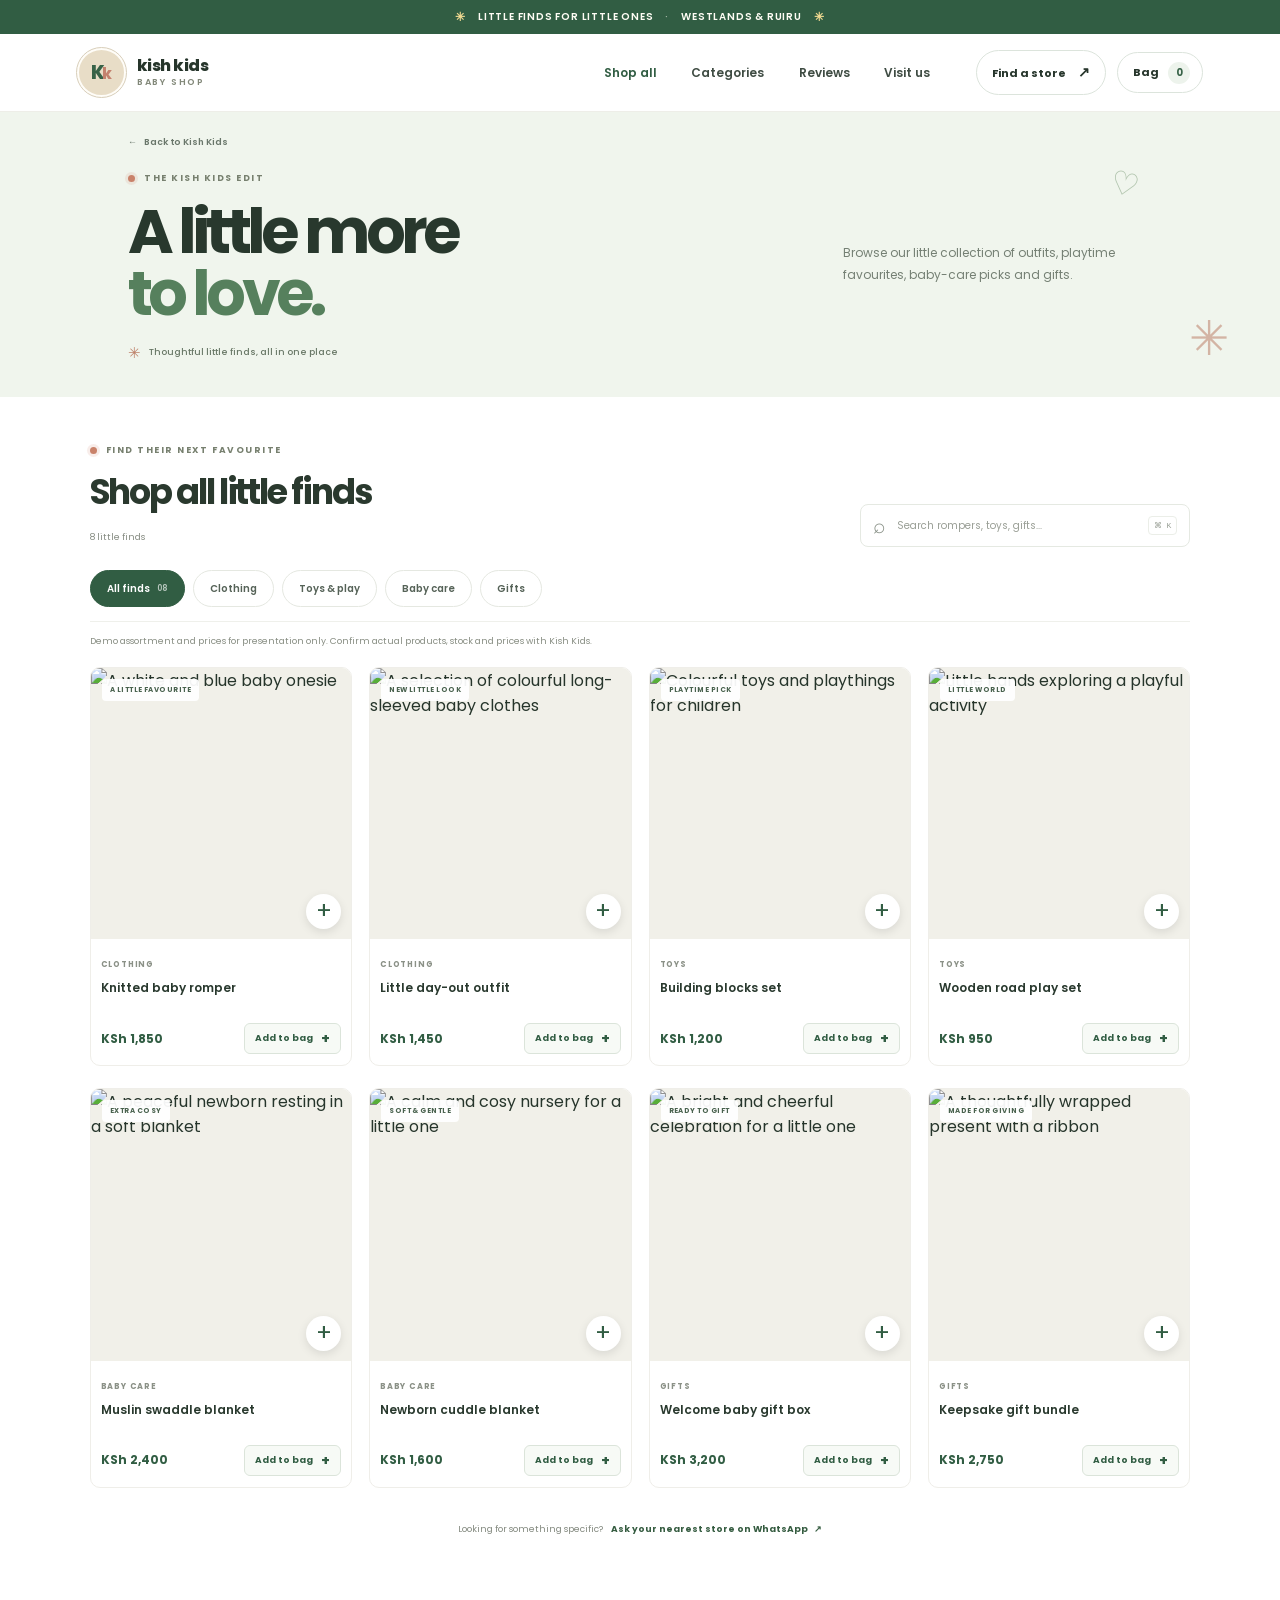
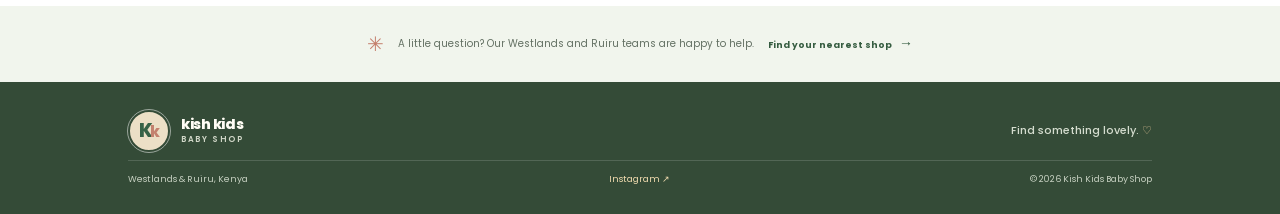
==== shop.html @ f2efd890 "Initial commit" ====
<!doctype html>
<html lang="en">
  <head>
    <meta charset="UTF-8" />
    <meta name="viewport" content="width=device-width, initial-scale=1.0" />
    <meta name="theme-color" content="#fcfaf6" />
    <meta name="description" content="Browse the Kish Kids Baby Shop demo catalog: little outfits, toys, baby-care finds and gifts." />
    <title>Shop All Little Finds — Kish Kids Baby Shop</title>
    <link rel="preconnect" href="https://fonts.googleapis.com" />
    <link rel="preconnect" href="https://fonts.gstatic.com" crossorigin />
    <link href="https://fonts.googleapis.com/css2?family=Poppins:wght@400;500;600;700;800&display=swap" rel="stylesheet" />
    <link rel="stylesheet" href="styles.css" />
  </head>
  <body class="full-shop-page">
    <div class="announcement-bar"><span class="announcement-sparkle" aria-hidden="true">✳</span> LITTLE FINDS FOR LITTLE ONES <span class="announcement-divider">·</span> WESTLANDS &amp; RUIRU <span class="announcement-sparkle" aria-hidden="true">✳</span></div>
    <header class="site-header">
      <a class="brand" href="index.html" aria-label="Kish Kids home"><span class="brand-mark" aria-hidden="true"><span class="brand-monogram">K<span>k</span></span></span><span class="brand-name">kish kids<span>baby shop</span></span></a>
      <button class="menu-toggle" type="button" aria-label="Open navigation" aria-expanded="false"><span></span><span></span></button>
      <nav class="main-nav" aria-label="Main navigation"><a class="shop-nav-current" href="shop.html" aria-current="page">Shop all</a><a href="index.html#collections">Categories</a><a href="index.html#reviews">Reviews</a><a href="index.html#visit">Visit us</a></nav>
      <div class="header-actions"><a class="header-cta" href="index.html#visit">Find a store <span aria-hidden="true">↗</span></a><button class="cart-trigger" type="button" aria-label="Open shopping bag">Bag <span class="cart-count" aria-live="polite">0</span></button></div>
    </header>
    <main>
      <section class="catalog-intro"><a class="catalog-back" href="index.html">← <span>Back to Kish Kids</span></a><div class="eyebrow"><span class="eyebrow-dot"></span> THE KISH KIDS EDIT</div><h1>A little more<br /><span>to love.</span></h1><p>Browse our little collection of outfits, playtime favourites, baby-care picks and gifts.</p><div class="catalog-promise"><span>✳</span> Thoughtful little finds, all in one place</div><div class="catalog-decoration catalog-decoration-one">♡</div><div class="catalog-decoration catalog-decoration-two">✳</div></section>
      <section class="catalog-section" id="catalog">
        <div class="catalog-toolbar"><div><span class="eyebrow"><span class="eyebrow-dot"></span> FIND THEIR NEXT FAVOURITE</span><h2>Shop all little finds</h2><span class="catalog-result-count" aria-live="polite"></span></div><label class="catalog-search"><span aria-hidden="true">⌕</span><input type="search" id="product-search" placeholder="Search rompers, toys, gifts..." aria-label="Search products" /><kbd>⌘ K</kbd></label></div>
        <div class="catalog-filters" role="group" aria-label="Filter products by category"><button class="category-tab is-active" type="button" data-category="all" aria-pressed="true">All finds <span>08</span></button><button class="category-tab" type="button" data-category="clothing" aria-pressed="false">Clothing</button><button class="category-tab" type="button" data-category="toys" aria-pressed="false">Toys &amp; play</button><button class="category-tab" type="button" data-category="care" aria-pressed="false">Baby care</button><button class="category-tab" type="button" data-category="gifts" aria-pressed="false">Gifts</button></div>
        <p class="catalog-demo-note">Demo assortment and prices for presentation only. Confirm actual products, stock and prices with Kish Kids.</p>
        <div class="product-grid catalog-product-grid" id="product-grid" aria-live="polite"></div>
        <div class="catalog-empty" hidden><span>♡</span><h3>No little finds match that search.</h3><p>Try another name or choose a different category.</p><button class="catalog-reset" type="button">Clear filters</button></div>
        <div class="catalog-help"><span>Looking for something specific?</span><a href="index.html#visit">Ask your nearest store on WhatsApp <b>↗</b></a></div>
      </section>
      <section class="catalog-footer-prompt"><span class="catalog-footer-flower">✳</span><p>A little question? Our Westlands and Ruiru teams are happy to help.</p><a href="index.html#visit">Find your nearest shop <span>→</span></a></section>
    </main>
    <div class="cart-overlay" hidden></div>
    <aside class="cart-drawer" role="dialog" aria-modal="true" aria-labelledby="cart-title" aria-hidden="true"><div class="cart-header"><div><span class="eyebrow">YOUR LITTLE FINDS</span><h2 id="cart-title">Shopping bag <span class="cart-count">0</span></h2></div><button class="cart-close" type="button" aria-label="Close shopping bag">×</button></div><div class="cart-items"></div><div class="cart-empty"><span aria-hidden="true">♡</span><h3>Your bag is waiting</h3><p>Find something lovely for your little one.</p><button class="button button-dark continue-shopping" type="button">Keep browsing</button></div><div class="cart-footer" hidden><div class="cart-subtotal"><span>Subtotal</span><strong></strong></div><p>Demo price only. Store will confirm availability, delivery and final total.</p><label for="checkout-store">Choose a store</label><select id="checkout-store"><option value="westlands">Westlands · Ambience Mall</option><option value="ruiru">Ruiru · Gichero Mall</option></select><button class="button button-dark checkout-button" type="button">Continue on WhatsApp <span>↗</span></button></div></aside>
    <footer class="site-footer"><a class="brand footer-brand" href="index.html"><span class="brand-mark" aria-hidden="true"><span class="brand-monogram">K<span>k</span></span></span><span class="brand-name">kish kids<span>baby shop</span></span></a><p>Find something lovely. <span>♡</span></p><div class="footer-meta"><span>Westlands &amp; Ruiru, Kenya</span><a href="https://www.instagram.com/kishkidsbabyshop/?hl=en" target="_blank" rel="noreferrer">Instagram ↗</a><span>© <span id="year"></span> Kish Kids Baby Shop</span></div></footer>
    <script src="products.js"></script>
    <script src="shop.js"></script>
  </body>
</html>
---- styles.css ----
:root {
  --ink: #283629;
  --muted: #747b6f;
  --cream: #fbf8f0;
  --paper: #fffdf8;
  --green: #344b37;
  --green-dark: #263c2c;
  --sage: #e7ecdf;
  --peach: #f5d5c6;
  --lavender: #e8e2f2;
  --yellow: #f4e5a9;
  --line: #e9e6dd;
  --sans: 'Poppins', sans-serif;
  --display: 'Poppins', sans-serif;
}

* { box-sizing: border-box; }
html { scroll-behavior: smooth; scroll-padding-top: 92px; }
body { margin: 0; background: var(--cream); color: var(--ink); font-family: var(--sans); -webkit-font-smoothing: antialiased; }
a { color: inherit; text-decoration: none; }
button { font: inherit; }
.announcement-bar { min-height: 34px; display: flex; align-items: center; justify-content: center; gap: 12px; padding: 7px 16px; background: var(--green); color: #fffdf5; font-size: 10px; font-weight: 600; letter-spacing: .11em; text-transform: uppercase; text-align: center; }
.announcement-sparkle { color: #efd991; font-size: 12px; }
.announcement-divider { opacity: .55; }
.site-header { height: 88px; padding: 0 7.1%; display: flex; align-items: center; justify-content: space-between; gap: 32px; background: var(--cream); position: sticky; top: 0; z-index: 10; border-bottom: 1px solid rgba(40,54,41,.06); }
.brand { display: inline-flex; align-items: center; gap: 11px; flex: 0 0 auto; }
.brand-mark { width: 49px; height: 49px; display: grid; place-items: center; position: relative; border-radius: 50%; background: #e8ddc7; border: 2px solid #fffdf8; outline: 1px solid #d8ceb9; overflow: hidden; }
.brand-monogram { font-family: var(--display); font-size: 19px; font-weight: 800; letter-spacing: -3px; color: var(--green); transform: translateX(-1px); }
.brand-monogram span { color: #c3816e; font-size: 15px; }
.brand-avatar { position: absolute; inset: 0; width: 100%; height: 100%; border-radius: 50%; object-fit: cover; }
.brand-avatar:not([src]), .brand-avatar[src=""] { display: none; }
.brand-name { font-family: var(--display); font-size: 16px; font-weight: 800; letter-spacing: -.055em; line-height: 1.02; }
.brand-name > span { display: block; margin-top: 4px; font-family: var(--sans); font-size: 9px; font-weight: 600; letter-spacing: .2em; text-transform: uppercase; color: #828879; }
.main-nav { display: flex; align-items: center; gap: clamp(24px, 3vw, 48px); margin-left: auto; }
.main-nav a { font-size: 12px; font-weight: 600; color: #575f52; transition: color .2s; }
.main-nav a:hover, .text-link:hover { color: #a86450; }
.header-cta { border: 1px solid #c9cbbc; border-radius: 99px; padding: 12px 18px; font-size: 11px; font-weight: 700; white-space: nowrap; transition: background .2s, color .2s; }
.header-cta:hover { background: var(--green); color: white; border-color: var(--green); }
.header-cta span { padding-left: 10px; font-size: 14px; }
.menu-toggle { display: none; }

.hero { min-height: 588px; padding: 62px 10.1% 62px 11.2%; display: grid; grid-template-columns: .95fr 1.05fr; align-items: center; gap: 5.5%; position: relative; overflow: hidden; background: #f5f1e7; }
.hero::before { content: ''; position: absolute; width: 450px; height: 450px; top: -250px; left: -150px; border: 1px solid rgba(116,123,111,.12); border-radius: 50%; box-shadow: 0 0 0 38px rgba(116,123,111,.025), 0 0 0 76px rgba(116,123,111,.025); }
.hero-copy { position: relative; z-index: 1; max-width: 505px; padding-bottom: 16px; }
.eyebrow { display: flex; align-items: center; gap: 9px; font-size: 9px; letter-spacing: .17em; text-transform: uppercase; font-weight: 700; color: #77806f; }
.eyebrow-dot { width: 7px; height: 7px; border-radius: 50%; background: #c9826a; box-shadow: 0 0 0 3px rgba(201,130,106,.14); }
h1, h2, h3, p { margin-top: 0; }
.hero h1 { margin: 23px 0 18px; font-family: var(--display); font-size: clamp(48px, 5.5vw, 76px); line-height: .99; letter-spacing: -.075em; font-weight: 600; }
.hero h1 span, h2 em { font-weight: 600; font-style: normal; color: #b97965; letter-spacing: -.07em; }
.hero-description { max-width: 400px; color: #72776e; line-height: 1.8; font-size: 13px; }
.hero-actions { display: flex; align-items: center; gap: 25px; margin-top: 27px; }
.button { display: inline-flex; align-items: center; justify-content: center; gap: 20px; min-height: 47px; border-radius: 99px; padding: 0 22px; font-size: 11px; font-weight: 700; transition: transform .2s, background .2s; }
.button:hover { transform: translateY(-2px); }
.button-dark { background: var(--green); color: #fffdf8; }
.button-dark:hover { background: #4c654e; }
.button-dark span { color: #e2d39c; font-size: 15px; }
.text-link { font-size: 11px; font-weight: 700; transition: color .2s; white-space: nowrap; }
.text-link span { margin-left: 7px; font-size: 15px; }
.hero-proof { margin-top: 48px; display: flex; align-items: center; gap: 13px; }
.proof-avatars { display: flex; padding-left: 2px; }
.proof-avatars span { display: grid; place-items: center; width: 29px; height: 29px; border-radius: 50%; margin-left: -3px; border: 2px solid #f5f1e7; color: var(--green); font-size: 13px; background: var(--peach); }
.proof-avatars span:nth-child(2) { background: var(--yellow); }
.proof-avatars span:nth-child(3) { background: var(--sage); }
.hero-proof > div:last-child { display: grid; gap: 3px; }
.hero-proof strong { font-size: 10px; }
.hero-proof > div:last-child > span { font-size: 9px; color: #808579; }
.hero-proof b { color: var(--ink); }
.stars { color: #d5a73c; letter-spacing: 1px; }
.hero-art { min-height: 430px; position: relative; display: flex; align-items: center; justify-content: center; }
.hero-image-wrap { width: min(100%, 420px); height: 430px; position: relative; border-radius: 48% 48% 4px 4px; overflow: hidden; background: #ded9ce; box-shadow: 0 22px 55px rgba(75,70,53,.12); }
.hero-image { width: 100%; height: 100%; object-fit: cover; object-position: 48% 48%; display: block; }
.hero-image-wrap::after { content: ''; position: absolute; inset: 0; background: linear-gradient(0deg, rgba(32,38,31,.16), transparent 42%); }
.image-label { position: absolute; z-index: 1; bottom: 20px; left: 20px; display: flex; align-items: center; gap: 10px; color: white; font-family: var(--sans); font-size: 12px; font-weight: 500; line-height: 1.4; }
.label-flower { font-size: 22px; color: #f5e4b4; }
.hero-sticker { position: absolute; display: flex; align-items: center; justify-content: center; gap: 7px; right: -19px; top: 65px; width: 99px; height: 99px; border-radius: 50%; background: #e8cfc3; transform: rotate(9deg); color: #634d43; font-family: var(--sans); font-size: 10px; font-weight: 600; line-height: 1.4; text-align: center; box-shadow: 0 7px 22px rgba(60,45,32,.1); }
.hero-sticker > span:first-child { font-size: 18px; }
.hero-doodle { position: absolute; color: #c28470; }
.doodle-one { right: 16%; top: 29px; font-size: 35px; }
.doodle-two { left: 2%; top: 78px; font-size: 26px; color: #b5a476; }
.doodle-three { bottom: 12px; right: 4%; font-size: 44px; transform: rotate(-15deg); color: #9ca58e; }
.scroll-cue { position: absolute; left: 4.2%; bottom: 37px; display: flex; align-items: center; gap: 10px; color: #929589; font-size: 8px; letter-spacing: .14em; writing-mode: vertical-rl; transform: rotate(180deg); }
.scroll-cue span { width: 1px; height: 28px; background: #c2c4b9; }

.section-pad { padding-left: 10%; padding-right: 10%; }
.collections { padding-top: 98px; padding-bottom: 103px; background: var(--paper); }
.section-heading { display: flex; justify-content: space-between; align-items: end; gap: 35px; margin-bottom: 35px; }
.section-heading h2, .story h2, .love-heading h2, .visit h2 { margin: 14px 0 0; font-family: var(--display); font-weight: 600; font-size: clamp(32px, 4vw, 47px); line-height: 1.08; letter-spacing: -.07em; }
.section-heading > p { max-width: 290px; margin: 0 1% 4px 0; color: #7d8178; line-height: 1.8; font-size: 12px; }
.collection-grid { display: grid; grid-template-columns: 1.15fr 1fr 1fr; gap: 17px; }
.collection-card { height: 330px; border-radius: 3px; position: relative; display: block; overflow: hidden; background: #ded9ce; }
.collection-card::after { content: ''; position: absolute; inset: 0; background: linear-gradient(180deg, rgba(28,35,27,.03) 35%, rgba(28,35,27,.57) 100%); transition: background .25s; }
.collection-card:hover img { transform: scale(1.045); }
.collection-card img { display: block; width: 100%; height: 100%; object-fit: cover; transition: transform .5s; }
.card-clothes img { object-position: center 50%; }
.card-play img { object-position: 50% 50%; }
.card-gifts img { object-position: 50% 50%; }
.collection-number, .collection-title { position: absolute; z-index: 1; left: 20px; color: white; }
.collection-number { bottom: 61px; font-size: 8px; letter-spacing: .16em; font-weight: 700; }
.collection-title { bottom: 22px; right: 20px; display: flex; align-items: center; justify-content: space-between; font-family: var(--display); font-size: 17px; letter-spacing: -.04em; font-weight: 600; }
.collection-title b { margin-left: 14px; font-size: 14px; font-weight: 400; color: #f5e3b3; }
.collection-footnote { display: flex; align-items: center; justify-content: center; gap: 9px; margin-top: 23px; color: #7b8175; font-size: 10px; text-align: center; }
.collection-footnote > span { color: #bc806a; }
.collection-footnote a { color: var(--green); font-weight: 700; text-decoration: underline; text-underline-offset: 3px; }

.story { display: grid; grid-template-columns: .92fr 1.08fr; gap: 10%; align-items: center; padding-top: 108px; padding-bottom: 112px; background: #edf0e8; }
.story-photo { height: 420px; position: relative; }
.story-photo > img { width: 100%; height: 100%; display: block; object-fit: cover; object-position: center 48%; border-radius: 2px; }
.story-photo-tag { position: absolute; right: -27px; bottom: 26px; width: 111px; height: 111px; display: grid; place-content: center; text-align: center; border-radius: 50%; background: #f4e4b3; transform: rotate(-9deg); color: #5d5843; font-family: var(--sans); font-size: 11px; font-weight: 600; line-height: 1.4; box-shadow: 0 7px 24px rgba(43,55,39,.09); }
.story-photo-tag b { margin-top: 6px; font-size: 18px; font-weight: 400; }
.story-copy { position: relative; max-width: 440px; }
.story h2 { font-size: clamp(39px, 4.5vw, 56px); margin: 20px 0; }
.story-lead { font-size: 16px; font-weight: 500; line-height: 1.7; color: #596451; }
.story-copy > p:not(.story-lead) { color: #777e71; font-size: 12px; line-height: 1.9; }
.story-link { display: inline-block; margin-top: 13px; }
.story-scribble { position: absolute; top: -27px; right: 2px; font-size: 41px; color: #c68a73; transform: rotate(12deg); }

.love-note { padding-top: 98px; padding-bottom: 94px; background: #f6f0e7; display: grid; grid-template-columns: .72fr 1.28fr; column-gap: 7%; align-items: center; }
.love-heading h2 { font-size: clamp(36px, 4vw, 48px); margin-bottom: 24px; }
.google-rating { display: flex; flex-wrap: wrap; align-items: center; gap: 8px; }
.google-rating strong { font-family: var(--display); font-size: 22px; }
.google-rating > span:last-child { width: 100%; color: #828579; font-size: 10px; }
.review-cards { display: grid; grid-template-columns: 1.28fr 1fr; gap: 12px; }
.review-card { min-height: 173px; position: relative; padding: 21px 20px 17px; background: var(--paper); border: 1px solid #efebe3; box-shadow: 0 8px 25px rgba(72,66,49,.035); }
.review-featured { grid-row: span 2; min-height: 358px; display: flex; flex-direction: column; justify-content: flex-end; padding: 28px 25px 22px; background: #fffdf9; }
.quote-mark { position: absolute; top: 12px; left: 19px; color: #d4a492; font-size: 42px; font-weight: 600; line-height: 1; }
.review-card > p { position: relative; margin: 23px 0 20px; font-size: 14px; font-weight: 500; line-height: 1.7; color: #4e574b; }
.review-featured > p { font-size: 19px; max-width: 280px; line-height: 1.6; margin-bottom: 28px; }
.review-footer { display: flex; align-items: center; gap: 9px; margin-top: auto; }
.review-avatar { width: 29px; height: 29px; display: grid; place-items: center; border-radius: 50%; font-family: var(--display); font-size: 11px; font-weight: 700; color: #5a5545; }
.avatar-peach { background: #f1d4c5; }.avatar-lilac { background: #e2d9ef; }.avatar-mint { background: #dce8d8; }
.review-footer > span:nth-child(2) { display: grid; gap: 2px; }
.review-footer strong { font-size: 9px; }
.review-footer small { font-size: 8px; color: #96998d; }
.review-stars { margin-left: auto; color: #d3a43d; font-size: 9px; letter-spacing: 1px; }
.all-reviews { grid-column: 2; justify-self: end; margin-top: 17px; font-size: 10px; font-weight: 700; color: var(--green); }
.all-reviews span { margin-left: 7px; font-size: 13px; }

.visit { padding-top: 100px; padding-bottom: 83px; background: var(--paper); }
.visit-top { display: flex; align-items: end; justify-content: space-between; gap: 30px; margin-bottom: 36px; }
.visit h2 { font-size: clamp(36px, 4vw, 48px); }
.visit-top > p { max-width: 330px; margin: 0 2% 5px 0; color: #777e71; font-size: 12px; line-height: 1.8; }
.store-grid { display: grid; grid-template-columns: 1fr 1fr; gap: 17px; }
.store-card { min-height: 235px; position: relative; padding: 27px 30px; overflow: hidden; }
.store-westlands { background: #f4e8df; }
.store-ruiru { background: #e8ede3; }
.store-icon { position: absolute; top: 21px; right: 24px; font-size: 28px; opacity: .55; color: #aa7a62; }
.store-label { font-size: 8px; font-weight: 700; letter-spacing: .16em; color: #7e8274; }
.store-card h3 { margin: 12px 0 4px; font-family: var(--display); font-size: 25px; letter-spacing: -.055em; font-weight: 600; }
.store-card > p { margin: 0; color: #7d8177; font-size: 11px; }
.store-actions { display: flex; align-items: center; gap: 20px; margin-top: 23px; }
.store-actions .button { min-height: 40px; font-size: 9px; padding: 0 17px; gap: 14px; }
.store-phone { font-size: 10px; font-weight: 600; color: #62695d; }
.visit-note { margin-top: 24px; display: flex; justify-content: center; align-items: center; gap: 8px; color: #84887c; font-size: 10px; }
.visit-note > span:first-child { color: var(--ink); font-weight: 700; }
.visit-heart { color: #bf806b; font-size: 16px; }

.instagram-strip { min-height: 107px; padding: 20px 10%; display: flex; align-items: center; gap: 14px; background: #f1e9d9; position: relative; overflow: hidden; }
.insta-icon { display: grid; place-items: center; width: 43px; height: 43px; border: 1px solid #b7a990; border-radius: 50%; font-size: 26px; color: #8d7964; }
.instagram-strip > div:nth-child(2) { display: grid; gap: 3px; }
.instagram-strip > div:nth-child(2) > span { color: #8c897c; font-size: 9px; letter-spacing: .08em; }
.instagram-strip strong { font-family: var(--display); font-size: 15px; font-weight: 600; letter-spacing: -.03em; }
.instagram-strip strong b { color: #a86e5c; font-weight: 600; }
.instagram-strip > a { display: grid; place-items: center; width: 31px; height: 31px; margin-left: 6px; border: 1px solid #c4b7a1; border-radius: 50%; font-size: 15px; }
.insta-hearts { position: absolute; right: 11%; color: #c07e6c; font-size: 23px; opacity: .75; }

.site-footer { min-height: 128px; padding: 28px 10%; display: grid; grid-template-columns: 1fr 1fr; align-items: center; gap: 8px 24px; background: #344b37; color: #fffdf5; }
.footer-brand .brand-mark { width: 42px; height: 42px; outline-color: rgba(255,255,255,.5); border-color: #344b37; background: #ecdfc6; }
.footer-brand .brand-name { color: #fffdf5; font-size: 14px; }
.footer-brand .brand-name > span { color: #d2d8c9; font-size: 8px; }
.site-footer > p { justify-self: end; margin: 0; color: #d5ddcf; font-size: 11px; font-weight: 500; }
.site-footer > p span { color: #e9c89b; }
.footer-meta { grid-column: 1 / -1; padding-top: 12px; border-top: 1px solid rgba(255,255,255,.15); display: flex; align-items: center; justify-content: space-between; color: #c6d0c1; font-size: 9px; }
.footer-meta a { color: #f0dbaf; }
.floating-whatsapp { position: fixed; z-index: 9; right: 23px; bottom: 21px; min-height: 47px; display: flex; align-items: center; gap: 9px; padding: 0 17px; border: 1px solid rgba(255,255,255,.5); border-radius: 50px; background: #386b4c; color: white; box-shadow: 0 6px 24px rgba(34,62,42,.27); font-size: 10px; font-weight: 700; transition: transform .2s; }
.floating-whatsapp:hover { transform: translateY(-3px); }
.whatsapp-symbol { font-size: 17px; }

@media (min-width: 1500px) { .hero { padding-left: max(11.2%, calc((100vw - 1180px) / 2)); padding-right: max(10.1%, calc((100vw - 1180px) / 2)); } }
@media (max-width: 1000px) {
  .site-header { padding: 0 5%; }
  .hero { padding-left: 8%; padding-right: 8%; gap: 3%; }
  .hero-image-wrap { height: 390px; }
  .hero-art { min-height: 390px; }
  .section-pad { padding-left: 7%; padding-right: 7%; }
  .story { gap: 8%; }
  .instagram-strip { padding-left: 7%; padding-right: 7%; }
  .site-footer { padding-left: 7%; padding-right: 7%; }
  .collection-card { height: 290px; }
}
@media (max-width: 760px) {
  html { scroll-padding-top: 74px; }
  .announcement-bar { min-height: 31px; font-size: 8px; gap: 7px; letter-spacing: .07em; }
  .site-header { height: 72px; padding: 0 5.5%; gap: 12px; }
  .brand-mark { width: 42px; height: 42px; }
  .brand-name { font-size: 14px; }
  .brand-name > span { font-size: 8px; }
  .menu-toggle { margin-left: auto; display: flex; width: 38px; height: 38px; flex-direction: column; justify-content: center; align-items: center; gap: 5px; border: 1px solid #d9d8cd; background: transparent; border-radius: 50%; cursor: pointer; }
  .menu-toggle span { display: block; width: 14px; height: 1.5px; background: var(--green); transition: transform .2s; }
  .menu-toggle[aria-expanded="true"] span:first-child { transform: translateY(3.25px) rotate(45deg); }
  .menu-toggle[aria-expanded="true"] span:last-child { transform: translateY(-3.25px) rotate(-45deg); }
  .main-nav { display: none; position: absolute; top: 71px; left: 0; right: 0; padding: 10px 5.5% 20px; flex-direction: column; align-items: stretch; gap: 0; background: var(--cream); border-bottom: 1px solid var(--line); box-shadow: 0 14px 20px rgba(32,43,31,.08); }
  .main-nav.is-open { display: flex; }
  .main-nav a { padding: 13px 2px; border-bottom: 1px solid #ebe8df; }
  .header-cta { padding: 10px 12px; font-size: 9px; }
  .header-cta span { padding-left: 4px; }
  .hero { min-height: 0; padding: 53px 7% 72px; grid-template-columns: 1fr; gap: 38px; }
  .hero-copy { max-width: 570px; }
  .hero h1 { font-size: clamp(52px, 12vw, 72px); }
  .hero-description { max-width: 450px; }
  .hero-proof { margin-top: 33px; }
  .hero-art { min-height: 360px; margin: 0 auto; width: min(100%, 480px); }
  .hero-image-wrap { height: min(85vw, 440px); width: 88%; }
  .hero-sticker { right: 0; top: 43px; width: 84px; height: 84px; font-size: 10px; }
  .scroll-cue { display: none; }
  .section-pad { padding-left: 7%; padding-right: 7%; }
  .collections { padding-top: 72px; padding-bottom: 74px; }
  .section-heading { align-items: start; flex-direction: column; gap: 12px; margin-bottom: 25px; }
  .section-heading h2, .story h2, .love-heading h2, .visit h2 { font-size: 40px; }
  .section-heading > p { max-width: 410px; }
  .collection-grid { grid-template-columns: 1fr 1fr; gap: 11px; }
  .collection-card { height: 270px; }
  .collection-card:first-child { grid-column: span 2; height: 310px; }
  .collection-title { left: 14px; right: 14px; bottom: 17px; font-size: 15px; }
  .collection-number { left: 14px; bottom: 49px; font-size: 7px; }
  .collection-footnote { flex-wrap: wrap; line-height: 1.7; gap: 5px 8px; }
  .story { grid-template-columns: 1fr; gap: 47px; padding-top: 72px; padding-bottom: 76px; }
  .story-photo { height: min(100vw, 430px); width: calc(100% - 16px); }
  .story-copy { max-width: 520px; }
  .story-scribble { top: -22px; right: 4px; }
  .love-note { grid-template-columns: 1fr; gap: 30px; padding-top: 73px; padding-bottom: 71px; }
  .love-heading h2 { margin-bottom: 17px; }
  .review-cards { grid-template-columns: 1fr 1fr; }
  .review-featured { min-height: 300px; }
  .review-card { min-height: 144px; padding: 18px 14px 14px; }
  .review-featured { padding: 23px 20px 18px; }
  .review-featured > p { font-size: 20px; }
  .review-card > p { font-size: 15px; }
  .review-footer { gap: 6px; }
  .review-avatar { width: 25px; height: 25px; }
  .review-footer strong { font-size: 8px; }
  .review-footer small { font-size: 7px; }
  .review-stars { font-size: 7px; }
  .all-reviews { grid-column: 1 / -1; }
  .visit { padding-top: 72px; padding-bottom: 61px; }
  .visit-top { align-items: start; flex-direction: column; gap: 15px; }
  .visit-top > p { max-width: 460px; }
  .store-grid { gap: 11px; }
  .store-card { padding: 23px 18px; min-height: 228px; }
  .store-card h3 { font-size: 21px; }
  .store-actions { align-items: start; flex-direction: column; gap: 12px; margin-top: 18px; }
  .store-actions .button { min-height: 36px; padding: 0 13px; gap: 7px; font-size: 8px; }
  .visit-note { flex-wrap: wrap; line-height: 1.6; }
  .instagram-strip { min-height: 94px; padding: 17px 7%; }
  .insta-hearts { display: none; }
  .site-footer { padding: 25px 7%; }
}
@media (max-width: 430px) {
  .header-cta { display: none; }
  .hero { padding-left: 6%; padding-right: 6%; }
  .hero-actions { gap: 16px; }
  .button { min-height: 44px; padding: 0 17px; gap: 12px; font-size: 10px; }
  .hero-proof { margin-top: 29px; }
  .hero-art { min-height: 320px; }
  .hero-image-wrap { height: 320px; }
  .collection-card { height: 225px; }
  .collection-card:first-child { height: 265px; }
  .collection-title { font-size: 13px; }
  .review-cards { grid-template-columns: 1fr; }
  .review-featured { grid-row: auto; min-height: 250px; }
  .review-card:not(.review-featured) { min-height: 143px; }
  .review-card > p { margin-top: 23px; }
  .store-grid { grid-template-columns: 1fr; }
  .store-card { min-height: 218px; }
  .store-actions { flex-direction: row; align-items: center; }
  .instagram-strip strong { font-size: 13px; }
  .instagram-strip > a { margin-left: auto; flex: 0 0 auto; }
  .footer-meta { flex-wrap: wrap; gap: 10px 20px; }
  .footer-meta > span:last-child { width: 100%; }
  .site-footer > p { font-size: 11px; }
  .floating-whatsapp { right: 13px; bottom: 13px; min-height: 42px; padding: 0 13px; }
}

/* Live branch maps */
.visit { padding-top: 68px; padding-bottom: 56px; }
.visit-top { margin-bottom: 25px; }
.visit-top > p { max-width: 365px; }
.store-grid { align-items: stretch; gap: 18px; }
.store-card { min-height: 0; padding: 0; overflow: hidden; border: 1px solid #e8e9e2; border-radius: 14px; background: white; box-shadow: 0 9px 25px rgba(43,58,44,.055); }
.store-map { height: clamp(190px, 22vw, 265px); position: relative; overflow: hidden; background: #e8eee4; }
.store-map iframe { width: 100%; height: 100%; display: block; border: 0; filter: saturate(.78) contrast(.96); }
.map-location-tag { position: absolute; top: 13px; left: 13px; display: inline-flex; align-items: center; gap: 7px; max-width: calc(100% - 25px); padding: 9px 12px; border: 1px solid rgba(226,232,221,.9); border-radius: 7px; background: rgba(255,255,255,.95); color: #3b5841; font-size: 8px; font-weight: 700; letter-spacing: .08em; box-shadow: 0 3px 13px rgba(35,51,37,.13); }
.map-location-tag i { width: 8px; height: 8px; flex: 0 0 auto; border-radius: 50%; background: #4c8a5a; box-shadow: 0 0 0 3px #deeddc; }
.map-directions { position: absolute; right: 13px; bottom: 13px; display: inline-flex; align-items: center; gap: 9px; min-height: 37px; padding: 0 13px; border: 1px solid rgba(255,255,255,.75); border-radius: 7px; background: #315d43; color: white; font-size: 9px; font-weight: 700; box-shadow: 0 4px 14px rgba(22,43,29,.24); transition: background .2s, transform .2s; }
.map-directions:hover { transform: translateY(-2px); background: #244a34; }
.map-directions span { color: #dfe9d7; font-size: 13px; }
.store-details { min-height: 115px; display: flex; align-items: center; justify-content: space-between; gap: 15px; padding: 17px 20px; background: #fff; }
.store-label { color: #818b7f; font-size: 8px; letter-spacing: .13em; }
.store-details h3 { margin: 5px 0 3px; color: #2b382e; font-size: 20px; letter-spacing: -.04em; }
.store-details p { margin: 0; color: #7c847a; font-size: 10px; }
.store-contact { display: grid; gap: 4px; justify-items: end; padding: 10px 13px; border: 1px solid #e0e8dd; border-radius: 8px; background: #f6f9f3; color: #355c40; transition: background .2s, border-color .2s; }
.store-contact:hover { border-color: #b8cbb5; background: #eef5ea; }
.store-contact span { font-size: 8px; }
.store-contact b { font-size: 10px; }
.visit-note { margin-top: 18px; }
@media (max-width: 760px) {
  .visit { padding-top: 52px; padding-bottom: 43px; }
  .store-grid { grid-template-columns: 1fr; gap: 13px; }
  .store-map { height: 220px; }
  .store-details { min-height: 104px; padding: 14px 16px; }
}
@media (max-width: 430px) {
  .store-map { height: 190px; }
  .store-details h3 { font-size: 18px; }
  .store-contact { padding: 9px 10px; }
}

/* Featured products and full shop page */
.see-all-products { min-height: 65px; display: flex; align-items: center; justify-content: space-between; gap: 15px; margin-top: 20px; padding: 12px 18px; border: 1px solid #e2e8df; border-radius: 10px; background: #f8faf6; transition: border-color .2s, background .2s; }
.see-all-products:hover { border-color: #b8cbb5; background: #f0f6ed; }
.see-all-products > span:first-child { display: grid; gap: 3px; }
.see-all-products b { color: #344f39; font-size: 11px; }
.see-all-products small { color: #828a7f; font-size: 9px; }
.see-all-arrow { width: 34px; height: 34px; display: grid; place-items: center; border-radius: 50%; background: #e9f0e5; color: #355c40; font-size: 18px; }
.shop-more { margin-top: 20px; }
.shop-more a span { display: none; }
.full-shop-page { background: #fff; }
.catalog-intro { min-height: 285px; position: relative; display: grid; grid-template-columns: 1fr minmax(230px, .48fr); grid-template-rows: auto auto 1fr auto; align-items: end; gap: 0 7%; overflow: hidden; padding: 24px 10% 33px; background: #f0f5ed; }
.catalog-back { grid-column: 1 / -1; justify-self: start; display: inline-flex; align-items: center; gap: 7px; margin-bottom: 23px; color: #69766a; font-size: 9px; font-weight: 600; }
.catalog-back:hover { color: #2f6543; }
.catalog-intro > .eyebrow { grid-column: 1 / -1; align-self: end; }
.catalog-intro h1 { grid-column: 1; margin: 11px 0 7px; color: #28382d; font-size: clamp(43px, 5vw, 62px); line-height: .99; letter-spacing: -.075em; }
.catalog-intro h1 span { color: #56805d; }
.catalog-intro > p { grid-column: 2; grid-row: 3; align-self: center; max-width: 330px; margin: 12px 0 0; color: #758074; font-size: 12px; line-height: 1.8; }
.catalog-promise { grid-column: 1; align-self: start; display: flex; align-items: center; gap: 8px; margin-top: 10px; color: #677665; font-size: 9px; font-weight: 500; }
.catalog-promise span { color: #bd8069; font-size: 15px; }
.catalog-decoration { position: absolute; color: #7b9b77; opacity: .55; }
.catalog-decoration-one { top: 48px; right: 11%; font-size: 32px; transform: rotate(15deg); }
.catalog-decoration-two { right: 4%; bottom: 22px; color: #bd8069; font-size: 48px; }
.catalog-section { padding: 47px 7% 70px; }
.catalog-toolbar { display: flex; align-items: end; justify-content: space-between; gap: 24px; }
.catalog-toolbar h2 { margin: 8px 0 4px; color: #2a392e; font-size: clamp(26px, 3vw, 35px); letter-spacing: -.06em; }
.catalog-result-count { color: #868c82; font-size: 9px; }
.catalog-search { width: min(330px, 36%); min-height: 43px; display: flex; align-items: center; gap: 9px; padding: 0 12px; border: 1px solid #e5e9e2; border-radius: 8px; background: #fff; color: #899187; }
.catalog-search:focus-within { border-color: #91ad8f; box-shadow: 0 0 0 3px rgba(117,156,113,.12); }
.catalog-search > span { font-size: 21px; line-height: 1; }
.catalog-search input { width: 100%; min-width: 0; border: 0; outline: 0; color: #314537; font: inherit; font-size: 10px; }
.catalog-search input::placeholder { color: #9a9f96; }
.catalog-search kbd { flex: 0 0 auto; padding: 4px 5px; border: 1px solid #ebeee8; border-radius: 4px; color: #999f95; font-size: 8px; }
.catalog-filters { display: flex; gap: 8px; margin-top: 23px; padding-bottom: 14px; border-bottom: 1px solid #eff0eb; }
.catalog-filters .category-tab { display: inline-flex; align-items: center; gap: 7px; }
.catalog-filters .category-tab span { opacity: .65; font-size: 8px; }
.catalog-demo-note { margin: 13px 0 19px; color: #888e83; font-size: 9px; }
.catalog-section .catalog-product-grid { grid-template-columns: repeat(4, minmax(0, 1fr)); gap: 22px 17px; }
.catalog-product-grid .product-card { border-radius: 10px; }
.catalog-product-grid .product-image-wrap { aspect-ratio: .96; }
.catalog-empty { padding: 70px 15px; text-align: center; }
.catalog-empty[hidden] { display: none; }
.catalog-empty > span { color: #c5826d; font-size: 38px; }
.catalog-empty h3 { margin: 9px 0; font-size: 16px; }
.catalog-empty p { color: #7c847a; font-size: 10px; }
.catalog-reset { border: 0; border-bottom: 1px solid #315d43; background: none; color: #315d43; cursor: pointer; font: inherit; font-size: 10px; font-weight: 700; }
.catalog-help { display: flex; align-items: center; justify-content: center; gap: 8px; margin-top: 35px; color: #83897f; font-size: 9px; }
.catalog-help a { color: #355c40; font-weight: 700; }
.catalog-help b { margin-left: 4px; }
.catalog-footer-prompt { display: flex; align-items: center; justify-content: center; gap: 14px; padding: 23px 7%; background: #f1f5ed; }
.catalog-footer-prompt p { margin: 0; color: #647164; font-size: 10px; }
.catalog-footer-prompt > a { color: #355c40; font-size: 9px; font-weight: 700; }
.catalog-footer-prompt > a span { margin-left: 5px; font-size: 14px; }
.catalog-footer-flower { color: #c47e6b; font-size: 20px; }
.shop-nav-current { color: #315d43 !important; }
.full-shop-page .site-footer { margin-top: 0; }
.full-shop-page .cart-open { overflow: hidden; }
@media (max-width: 1000px) {
  .catalog-section .catalog-product-grid { grid-template-columns: repeat(3, minmax(0, 1fr)); }
  .catalog-intro { padding-right: 7%; padding-left: 7%; }
}
@media (max-width: 760px) {
  .catalog-intro { min-height: 0; grid-template-columns: 1fr; grid-template-rows: auto; gap: 0; padding: 19px 7% 28px; }
  .catalog-back { margin-bottom: 18px; }
  .catalog-intro > .eyebrow, .catalog-intro h1, .catalog-intro > p, .catalog-promise { grid-column: 1; grid-row: auto; }
  .catalog-intro h1 { font-size: 48px; }
  .catalog-intro > p { max-width: 340px; margin-top: 7px; }
  .catalog-promise { margin-top: 13px; }
  .catalog-decoration-one { top: 55px; right: 12%; }
  .catalog-decoration-two { right: 5%; bottom: 21px; font-size: 34px; }
  .catalog-section { padding: 34px 7% 48px; }
  .catalog-toolbar { align-items: stretch; flex-direction: column; gap: 14px; }
  .catalog-search { width: 100%; }
  .catalog-filters { overflow-x: auto; margin-right: -7%; padding-right: 7%; scrollbar-width: none; }
  .catalog-filters::-webkit-scrollbar { display: none; }
  .catalog-filters .category-tab { flex: 0 0 auto; }
  .catalog-section .catalog-product-grid { grid-template-columns: repeat(2, minmax(0, 1fr)); gap: 14px 11px; }
  .catalog-product-grid .product-buy-row { align-items: start; flex-direction: column; }
  .catalog-product-grid .add-to-bag { width: 100%; justify-content: center; }
  .catalog-help { flex-direction: column; text-align: center; }
  .catalog-footer-prompt { flex-wrap: wrap; text-align: center; }
}
@media (max-width: 430px) {
  .catalog-intro h1 { font-size: 43px; }
  .catalog-toolbar h2 { font-size: 27px; }
  .catalog-demo-note { line-height: 1.6; }
  .catalog-product-grid .product-info { padding: 9px; }
  .catalog-product-grid .product-info h3 { font-size: 10px; }
}

/* A calmer, editorial review rail */
.love-note { padding-top: 35px; padding-bottom: 31px; background: #f5f7f1; }
.reviews-top { align-items: center; margin-bottom: 17px; }
.love-heading h2 { margin: 6px 0 0; color: #2d3d32; font-size: clamp(28px, 3vw, 36px); line-height: 1.1; letter-spacing: -.06em; }
.review-score { display: flex; align-items: center; gap: 9px; padding: 11px 14px; border: 1px solid #e2e9de; border-radius: 9px; background: rgba(255,255,255,.8); }
.review-score-stars { color: #d2a13a; font-size: 11px; letter-spacing: 1px; }
.review-score > strong { color: #2e4434; font-size: 19px; letter-spacing: -.05em; }
.review-score > span:last-child { display: grid; gap: 2px; border-left: 1px solid #e5e9e1; padding-left: 9px; color: #4c584d; font-size: 8px; }
.review-score > span:last-child small { color: #8b9087; font-size: 7px; }
.review-card { border-radius: 10px; border-color: #e6e9e2; box-shadow: 0 3px 11px rgba(42,58,44,.035); }
.review-card > .quote-mark { display: none; }
.review-source { display: flex; align-items: center; gap: 7px; color: #848b80; font-size: 7px; font-weight: 700; letter-spacing: .12em; }
.google-g { font-family: Arial, sans-serif; font-size: 14px; font-weight: 800; letter-spacing: -.08em; background: conic-gradient(from -45deg, #4285f4 0 25%, #34a853 25% 50%, #fbbc05 50% 75%, #ea4335 75%); color: transparent; background-clip: text; -webkit-background-clip: text; }
.review-card > p { min-height: 45px; margin: 15px 0 17px; color: #354338; font-size: 12px; font-weight: 500; line-height: 1.65; }
.review-footer { padding-top: 11px; border-top: 1px solid #f0f1ed; }
.review-footer strong { color: #36463a; font-size: 9px; }
.review-footer small { color: #92978e; font-size: 7px; }
.reviews-bottom { margin-top: 5px; }
.reviews-bottom > span { color: #8a9187; }
.all-reviews { color: #436b49; }
@media (max-width: 760px) {
  .see-all-products { margin-top: 14px; }
  .catalog-product-grid .product-card { border-radius: 9px; }
  .love-note { padding-top: 24px; padding-bottom: 22px; }
  .reviews-top { align-items: center; }
  .review-score { gap: 6px; padding: 8px 9px; }
  .review-score-stars { font-size: 9px; }
  .review-score > strong { font-size: 17px; }
  .review-score > span:last-child { padding-left: 6px; }
  .review-card { flex-basis: min(78vw, 310px); }
}
@media (max-width: 430px) {
  .love-note { padding-top: 22px; padding-bottom: 19px; }
  .love-heading h2 { font-size: 27px; }
  .review-score { gap: 5px; }
  .review-score > span:last-child { font-size: 7px; }
}
@media (prefers-reduced-motion: reduce) { *, *::before, *::after { scroll-behavior: auto !important; transition-duration: .01ms !important; animation-duration: .01ms !important; } }

/* Clear, welcoming storefront styling */
:root { --cream: #fcfaf6; --paper: #ffffff; --green: #376247; --green-dark: #284c37; --ink: #26352b; --line: #e9e8e1; }
body { overflow-x: clip; background: #fff; }
.announcement-bar { background: #315d43; letter-spacing: .08em; }
.site-header { height: 78px; padding: 0 6%; background: #fff; border-bottom-color: #eeeee8; }
.brand-name { letter-spacing: -.03em; }
.main-nav { gap: clamp(20px, 2.7vw, 40px); }
.main-nav a { color: #3f4c43; font-size: 12px; }
.header-actions { display: flex; align-items: center; gap: 11px; margin-left: 14px; }
.header-cta { padding: 11px 15px; border-color: #dce4dc; }
.cart-trigger { min-height: 41px; display: inline-flex; align-items: center; gap: 9px; padding: 0 12px 0 15px; border: 1px solid #dce4dc; border-radius: 99px; background: white; color: var(--ink); cursor: pointer; font-size: 11px; font-weight: 700; }
.cart-count { min-width: 22px; height: 22px; display: inline-grid; place-items: center; padding: 0 5px; border-radius: 99px; background: #edf3ec; color: var(--green); font-size: 10px; font-weight: 700; }
.menu-toggle { border-color: #dce4dc; }
.hero { min-height: 540px; padding-top: 55px; padding-bottom: 55px; background: #f1f6ef; }
.hero::before { border-color: rgba(86,127,94,.14); box-shadow: 0 0 0 38px rgba(86,127,94,.03), 0 0 0 76px rgba(86,127,94,.03); }
.hero h1 { font-size: clamp(48px, 5.1vw, 70px); line-height: 1.07; letter-spacing: -.065em; }
.hero h1 span { color: #578564; }
.hero-image-wrap { border-radius: 24px; }
.hero-image-wrap::after { background: linear-gradient(0deg, rgba(32,38,31,.24), transparent 40%); }
.hero-sticker { right: -30px; background: #ffe49a; transform: rotate(7deg); box-shadow: 0 7px 22px rgba(60,45,32,.08); }
.button-dark { background: #315d43; }
.button-dark:hover { background: #264a35; }
.hero-proof { margin-top: 33px; }
.section-pad { padding-left: 7%; padding-right: 7%; }
.shop-section { padding-top: 76px; padding-bottom: 82px; background: #fff; scroll-margin-top: 82px; }
.shop-heading { display: flex; align-items: end; justify-content: space-between; gap: 24px; }
.shop-heading h2 { margin: 12px 0 7px; font-size: clamp(30px, 3.5vw, 42px); line-height: 1.15; letter-spacing: -.055em; }
.shop-heading p { margin: 0; color: #7a827b; font-size: 12px; }
.shop-heading-note { padding: 12px 16px; border-radius: 12px; background: #f4f7f0; color: #687767; font-size: 10px; white-space: nowrap; }
.shop-heading-note span { margin-left: 5px; color: #d48470; }
.category-tabs { display: flex; flex-wrap: wrap; gap: 9px; margin: 27px 0 13px; }
.category-tab { min-height: 37px; padding: 0 16px; border: 1px solid #e5e8e1; border-radius: 99px; background: #fff; color: #566358; cursor: pointer; font-size: 10px; font-weight: 600; transition: background .2s, color .2s, border-color .2s; }
.category-tab:hover { border-color: #a9bea9; }
.category-tab.is-active { border-color: #315d43; background: #315d43; color: white; }
.demo-pricing-note { margin: 0 0 20px; color: #868b80; font-size: 9px; }
  .product-grid { display: grid; grid-template-columns: repeat(5, minmax(0, 1fr)); gap: 17px 13px; }
.product-card { min-width: 0; overflow: hidden; border: 1px solid #efeee9; border-radius: 13px; background: #fff; transition: transform .2s, box-shadow .2s; }
.product-card:hover { transform: translateY(-3px); box-shadow: 0 12px 30px rgba(31,52,37,.09); }
.product-image-wrap { aspect-ratio: 1 / 1; position: relative; overflow: hidden; background: #f1f0e9; }
.product-image-wrap img { width: 100%; height: 100%; display: block; object-fit: cover; transition: transform .35s; }
.product-card:hover .product-image-wrap img { transform: scale(1.04); }
.product-label { position: absolute; top: 11px; left: 11px; max-width: calc(100% - 48px); padding: 6px 8px; border-radius: 4px; background: rgba(255,255,255,.94); color: #49624e; font-size: 7px; font-weight: 700; letter-spacing: .07em; }
.quick-add { position: absolute; right: 10px; bottom: 10px; width: 35px; height: 35px; display: grid; place-items: center; border: 0; border-radius: 50%; background: #fff; color: #315d43; cursor: pointer; font-size: 23px; line-height: 1; box-shadow: 0 3px 10px rgba(0,0,0,.1); }
.quick-add:hover { background: #315d43; color: white; }
  .product-info { padding: 10px 10px 11px; }
.product-category { color: #8b9187; font-size: 8px; font-weight: 700; letter-spacing: .1em; }
.product-info h3 { min-height: 34px; margin: 5px 0 10px; color: #29392e; font-size: 12px; font-weight: 600; line-height: 1.45; }
.product-buy-row { display: flex; align-items: center; justify-content: space-between; gap: 7px; }
.product-buy-row > strong { color: #315d43; font-size: 12px; white-space: nowrap; }
.add-to-bag { min-height: 31px; display: inline-flex; align-items: center; gap: 8px; padding: 0 10px; border: 1px solid #dbe4da; border-radius: 6px; background: #f7faf6; color: #315d43; cursor: pointer; font-size: 9px; font-weight: 700; white-space: nowrap; }
.add-to-bag:hover { border-color: #315d43; background: #315d43; color: white; }
.add-to-bag span { font-size: 14px; }
.shop-more { display: flex; align-items: center; justify-content: center; gap: 8px; margin-top: 29px; color: #7c837b; font-size: 10px; }
.shop-more a { color: #315d43; font-weight: 700; }
.shop-more a span { margin-left: 4px; }
.collections { padding-top: 73px; padding-bottom: 78px; background: #f7f8f4; }
.section-heading { align-items: end; margin-bottom: 25px; }
.section-heading h2 { font-size: clamp(29px, 3.4vw, 39px); letter-spacing: -.055em; }
.collection-card { border-radius: 14px; }
.story { padding-top: 82px; padding-bottom: 82px; background: #f1f6ef; }
.story-photo, .story-photo > img { border-radius: 14px; }
.love-note { display: block; padding-top: 76px; padding-bottom: 72px; background: #fffaf2; }
.reviews-top { display: flex; align-items: end; justify-content: space-between; gap: 20px; margin-bottom: 26px; }
.love-heading h2 { margin-top: 12px; margin-bottom: 17px; font-size: clamp(30px, 3.5vw, 42px); line-height: 1.16; letter-spacing: -.055em; }
.google-rating { gap: 8px; }
.google-rating > span:last-child { width: auto; }
.review-controls { display: flex; gap: 8px; }
.review-arrow { width: 38px; height: 38px; display: grid; place-items: center; border: 1px solid #e1e1d8; border-radius: 50%; background: white; color: #315d43; cursor: pointer; font-size: 18px; transition: background .2s, color .2s; }
.review-arrow:hover { background: #315d43; color: white; }
  .review-viewport { overflow-x: auto; overscroll-behavior-inline: contain; scrollbar-width: none; scroll-snap-type: x mandatory; }
  .review-viewport::-webkit-scrollbar { display: none; }
  .review-cards { display: flex; gap: 14px; width: max-content; padding: 2px 12px 14px 2px; animation: review-marquee 38s linear infinite; will-change: transform; }
  .review-viewport:hover .review-cards, .review-viewport:focus-within .review-cards { animation-play-state: paused; }
  .review-card { flex: 0 0 clamp(205px, 21vw, 245px); min-height: 155px; display: flex; flex-direction: column; justify-content: space-between; padding: 19px 16px 14px; border: 1px solid #efede6; border-radius: 12px; background: white; box-shadow: 0 5px 18px rgba(72,66,49,.035); scroll-snap-align: start; }
.review-card > p { margin: 25px 0 22px; color: #4e574b; font-size: 14px; font-weight: 500; line-height: 1.7; }
.quote-mark { top: 11px; left: 18px; font-size: 38px; }
.review-footer { margin-top: auto; }
.review-footer strong { font-size: 10px; }
.review-footer small { font-size: 8px; }
.reviews-bottom { display: flex; align-items: center; justify-content: space-between; gap: 15px; margin-top: 4px; color: #85897f; font-size: 9px; }
.all-reviews { margin: 0; font-size: 10px; }
.visit { padding-top: 80px; padding-bottom: 70px; }
.store-card { border-radius: 13px; }
.cart-overlay { position: fixed; z-index: 30; inset: 0; background: rgba(23,35,26,.4); opacity: 0; transition: opacity .25s; }
.cart-overlay:not([hidden]) { opacity: 1; }
.cart-overlay[hidden] { display: none; }
.cart-drawer { position: fixed; z-index: 31; top: 0; right: 0; bottom: 0; width: min(440px, 100vw); display: flex; flex-direction: column; padding: 24px; background: white; box-shadow: -12px 0 40px rgba(0,0,0,.12); clip-path: inset(0 0 0 100%); transition: clip-path .28s ease; visibility: hidden; }
.cart-drawer.is-open { clip-path: inset(0); visibility: visible; }
.cart-open { overflow: hidden; }
.cart-header { display: flex; align-items: center; justify-content: space-between; padding-bottom: 20px; border-bottom: 1px solid #eeeee8; }
.cart-header h2 { display: flex; align-items: center; gap: 10px; margin: 7px 0 0; font-size: 21px; letter-spacing: -.04em; }
.cart-header .eyebrow { font-size: 8px; }
.cart-close { width: 38px; height: 38px; display: grid; place-items: center; border: 1px solid #e6e8e2; border-radius: 50%; background: white; color: var(--ink); cursor: pointer; font-size: 23px; }
.cart-items { flex: 1; overflow-y: auto; }
.cart-item { display: grid; grid-template-columns: 70px 1fr 28px; gap: 12px; padding: 16px 0; border-bottom: 1px solid #efeee9; }
.cart-item > img { width: 70px; height: 78px; border-radius: 7px; object-fit: cover; background: #f1f0e9; }
.cart-item-info h3 { margin: 2px 0 5px; color: var(--ink); font-size: 11px; font-weight: 600; }
.cart-item-info > strong { color: #315d43; font-size: 11px; }
.quantity-control { display: inline-flex; align-items: center; gap: 11px; margin-top: 9px; padding: 3px; border: 1px solid #e9eae4; border-radius: 6px; }
.quantity-control button { width: 19px; height: 19px; border: 0; background: none; color: #315d43; cursor: pointer; font-size: 16px; }
.quantity-control span { min-width: 10px; text-align: center; font-size: 10px; }
.remove-item { align-self: start; border: 0; background: none; color: #96998f; cursor: pointer; font-size: 19px; }
.cart-empty { flex: 1; display: flex; flex-direction: column; align-items: center; justify-content: center; text-align: center; }
.cart-empty[hidden], .cart-footer[hidden] { display: none; }
.cart-empty > span { color: #c48672; font-size: 40px; }
.cart-empty h3 { margin: 13px 0 5px; font-size: 17px; }
.cart-empty p { margin: 0 0 19px; color: #81877f; font-size: 11px; }
.cart-footer { padding-top: 17px; border-top: 1px solid #eeeee8; }
.cart-subtotal { display: flex; align-items: center; justify-content: space-between; font-size: 13px; font-weight: 600; }
.cart-subtotal strong { color: #315d43; font-size: 16px; }
.cart-footer > p { margin: 7px 0 16px; color: #858a81; font-size: 9px; }
.cart-footer label { display: block; margin-bottom: 6px; font-size: 10px; font-weight: 600; }
.cart-footer select { width: 100%; min-height: 41px; padding: 0 10px; border: 1px solid #e2e6de; border-radius: 6px; background: white; color: #3e4b41; font: inherit; font-size: 10px; }
.checkout-button { width: 100%; margin-top: 12px; min-height: 46px; border: 0; cursor: pointer; }
button:focus-visible, a:focus-visible { outline: 3px solid #8dbb91; outline-offset: 3px; }

@media (max-width: 1000px) {
  .product-grid { grid-template-columns: repeat(4, minmax(0, 1fr)); }
  .shop-heading-note { display: none; }
  .header-actions { margin-left: 4px; }
}
@media (max-width: 760px) {
  .site-header { height: 72px; padding: 0 5%; }
  .header-actions { margin-left: 0; }
  .header-cta { display: none; }
  .cart-trigger { min-height: 36px; padding: 0 9px 0 11px; font-size: 10px; }
  .main-nav { top: 71px; }
  .hero { min-height: 0; padding: 48px 7% 58px; gap: 30px; }
  .hero h1 { font-size: clamp(43px, 9vw, 62px); }
  .hero-image-wrap { border-radius: 22px; }
  .hero-sticker { right: 8px; top: 43px; width: 84px; height: 84px; }
  .shop-section { padding-top: 60px; padding-bottom: 62px; }
  .product-grid { grid-template-columns: repeat(2, minmax(0, 1fr)); gap: 14px 11px; }
  .product-info { padding: 10px; }
  .product-info h3 { font-size: 11px; }
  .product-buy-row { align-items: start; flex-direction: column; }
  .add-to-bag { width: 100%; justify-content: center; }
  .category-tabs { gap: 7px; margin-top: 21px; }
  .category-tab { min-height: 34px; padding: 0 12px; font-size: 9px; }
  .shop-more { flex-direction: column; }
  .reviews-top { margin-bottom: 20px; }
  .review-card { flex-basis: min(68vw, 220px); min-height: 145px; }
  .reviews-bottom { font-size: 8px; }
}
@media (max-width: 430px) {
  .header-cta { display: none; }
  .hero h1 { font-size: 44px; }
  .hero-proof { margin-top: 25px; }
  .category-tabs { flex-wrap: nowrap; margin-right: -7%; padding-right: 7%; overflow-x: auto; scrollbar-width: none; }
  .category-tabs::-webkit-scrollbar { display: none; }
  .category-tab { flex: 0 0 auto; }
  .product-grid { gap: 12px 9px; }
  .product-label { top: 7px; left: 7px; padding: 5px 6px; font-size: 6px; }
  .quick-add { right: 7px; bottom: 7px; width: 31px; height: 31px; }
  .product-info h3 { min-height: 31px; }
  .product-buy-row > strong { font-size: 11px; }
  .shop-heading h2 { font-size: 29px; }
  .shop-heading p { max-width: 250px; line-height: 1.7; }
  .love-note { padding-top: 24px; padding-bottom: 20px; }
  .review-controls { gap: 6px; }
  .review-arrow { width: 34px; height: 34px; }
  .cart-drawer { padding: 19px; }
  .floating-whatsapp { z-index: 9; }
}

@keyframes review-marquee { from { transform: translateX(0); } to { transform: translateX(-50%); } }
@media (prefers-reduced-motion: reduce) { .review-cards { animation: none; } }

/* Final hero, review rail and chat-dialog refinements */
.hero { min-height: 570px; grid-template-columns: .96fr 1.04fr; padding: 55px max(7%, calc((100vw - 1180px) / 2)); gap: 5%; background: #f2f6ef; }
.hero-copy { max-width: 540px; padding: 16px 0; }
.hero-kicker { display: flex; align-items: center; gap: 9px; color: #57725b; font-size: 9px; font-weight: 700; letter-spacing: .12em; }
.hero-kicker > span:last-child { margin-left: 5px; padding-left: 13px; border-left: 1px solid #d6dfd2; color: #828a7f; font-size: 8px; letter-spacing: .1em; }
.hero-live-dot { width: 8px; height: 8px; border-radius: 50%; background: #80a873; box-shadow: 0 0 0 4px #dfebd9; }
.hero h1 { margin: 25px 0 18px; font-size: clamp(49px, 5.25vw, 71px); line-height: 1.06; letter-spacing: -.075em; font-weight: 700; }
.hero h1 span { color: #4e8059; font-weight: 500; }
.hero-description { max-width: 430px; margin-bottom: 0; color: #6d796d; font-size: 13px; line-height: 1.8; }
.hero-actions { gap: 22px; margin-top: 28px; }
.hero-store-link { display: flex; align-items: center; gap: 9px; color: #788176; font-size: 8px; line-height: 1.5; }
.hero-store-link b { color: #355c40; font-size: 9px; font-weight: 700; }
.hero-store-icon { display: grid; place-items: center; width: 33px; height: 33px; flex: 0 0 auto; border: 1px solid #d6e0d1; border-radius: 50%; color: #527757; font-size: 19px; }
.hero-trust-row { display: flex; align-items: center; gap: 17px; margin-top: 38px; }
.hero-trust { display: flex; align-items: center; gap: 10px; }
.hero-trust > span:first-child { color: #29382e; font-family: var(--display); font-size: 24px; font-weight: 700; letter-spacing: -.06em; }
.hero-trust > span:last-child { display: grid; gap: 2px; }
.hero-trust .stars { font-size: 10px; }
.hero-trust small { color: #848a80; font-size: 8px; }
.hero-trust-divider { width: 1px; height: 30px; background: #dce3d8; }
.hero-trust-note { color: #647363; font-size: 9px; font-weight: 500; }
.hero-trust-note span { margin-right: 5px; color: #c47e6b; font-size: 15px; }
.hero-art { min-height: 430px; position: relative; width: min(100%, 510px); justify-self: end; }
.hero-photo-main { position: absolute; top: 0; right: 28px; width: 75%; height: 405px; overflow: hidden; border-radius: 16px 16px 72px 16px; background: #d8dfd1; box-shadow: 0 22px 52px rgba(44,63,44,.13); }
.hero-photo-main img, .hero-photo-small img { width: 100%; height: 100%; display: block; object-fit: cover; }
.hero-photo-main img { object-position: center 48%; }
.hero-photo-caption { position: absolute; right: 12px; bottom: 12px; left: 12px; display: flex; justify-content: space-between; align-items: center; padding: 10px 12px; border: 1px solid rgba(255,255,255,.6); border-radius: 9px; background: rgba(255,255,255,.91); color: #415546; font-size: 9px; font-weight: 600; backdrop-filter: blur(9px); }
.hero-photo-caption b { color: #c47e6b; font-size: 16px; }
.hero-photo-small { position: absolute; bottom: 3px; left: 0; width: 37%; height: 166px; overflow: hidden; border: 6px solid #f2f6ef; border-radius: 13px; background: #eee6d8; box-shadow: 0 11px 30px rgba(44,63,44,.16); }
.hero-photo-small img { object-position: center; }
.hero-roundel { position: absolute; top: 49px; left: 0; width: 100px; height: 100px; display: flex; flex-direction: column; align-items: center; justify-content: center; gap: 4px; border: 5px solid #f2f6ef; border-radius: 50%; background: #f4dda0; color: #59604a; text-align: center; transform: rotate(-9deg); box-shadow: 0 5px 19px rgba(48,58,43,.1); }
.hero-roundel span { font-size: 7px; font-weight: 700; letter-spacing: .07em; line-height: 1.45; }
.hero-roundel b { font-size: 15px; font-weight: 500; }
.hero-art-spark { position: absolute; right: 0; bottom: 16px; color: #769271; font-size: 35px; }
.love-note { padding-top: 29px; padding-bottom: 25px; }
.reviews-top { margin-bottom: 10px; }
.love-heading h2 { margin-bottom: 11px; font-size: clamp(29px, 3vw, 37px); }
.review-viewport { overflow-x: auto; scrollbar-width: none; scroll-behavior: auto; scroll-snap-type: none; }
.review-viewport::-webkit-scrollbar { display: none; }
.review-cards { width: max-content; padding: 2px 2px 6px; animation: none !important; transform: none !important; will-change: auto; }
.review-card { flex-basis: clamp(280px, 27vw, 335px); min-height: 176px; padding: 22px 20px 16px; }
.review-card > p { margin-top: 24px; font-size: 13px; }
.reviews-bottom { margin-top: 0; }
.reviews-bottom > span { color: #95978f; font-size: 8px; }
.all-reviews { color: #355c40; text-decoration: underline; text-underline-offset: 3px; }
.floating-whatsapp { border: 0; cursor: pointer; font-family: var(--sans); }
.chat-backdrop { position: fixed; z-index: 50; inset: 0; background: rgba(24,34,27,.46); opacity: 0; backdrop-filter: blur(7px); -webkit-backdrop-filter: blur(7px); transition: opacity .24s ease; }
.chat-backdrop[hidden], .chat-modal[hidden] { display: none !important; }
.chat-backdrop.is-visible { opacity: 1; }
.chat-modal { position: fixed; z-index: 51; inset: 0; display: grid; place-items: center; padding: 20px; opacity: 0; transition: opacity .24s ease; }
.chat-modal.is-visible { opacity: 1; }
.phone-frame { position: relative; width: min(380px, calc(100vw - 30px)); height: min(740px, calc(100dvh - 32px)); min-height: 560px; padding: 10px; border: 1px solid #c6cbc3; border-radius: 40px; background: #1e2922; box-shadow: 0 30px 100px rgba(0,0,0,.34); transform: translateY(12px) scale(.98); transition: transform .24s ease; }
.chat-modal.is-visible .phone-frame { transform: translateY(0) scale(1); }
.phone-speaker { position: absolute; z-index: 2; top: 15px; left: 50%; width: 77px; height: 16px; transform: translateX(-50%); display: grid; place-items: center; border-radius: 20px; background: #1e2922; }
.phone-speaker span { width: 30px; height: 3px; border-radius: 5px; background: #48554b; }
.phone-screen { height: 100%; display: flex; flex-direction: column; overflow: hidden; border-radius: 31px; background: #f5f7f1; }
.chat-topbar { min-height: 76px; display: flex; align-items: center; gap: 10px; padding: 22px 17px 9px; background: white; border-bottom: 1px solid #edf0e9; }
.chat-back, .chat-close { width: 28px; height: 32px; border: 0; background: transparent; color: #657568; cursor: pointer; font-size: 25px; line-height: 1; }
.chat-brand-avatar { width: 35px; height: 35px; display: grid; place-items: center; border-radius: 50%; background: #e7eee1; color: #355c40; font-size: 14px; font-weight: 700; }
.chat-brand-details { display: grid; gap: 3px; }
.chat-brand-details strong { color: #2b392f; font-size: 12px; }
.chat-brand-details small { color: #7f8980; font-size: 9px; }
.chat-brand-details small i { width: 6px; height: 6px; display: inline-block; margin-right: 4px; border-radius: 50%; background: #6bab70; }
.chat-close { margin-left: auto; font-size: 23px; }
.chat-content { flex: 1; overflow-y: auto; padding: 16px 15px 12px; }
.chat-date { width: max-content; margin: 0 auto 15px; padding: 5px 9px; border-radius: 20px; background: #e8ede5; color: #7b8679; font-size: 7px; font-weight: 700; letter-spacing: .08em; }
.chat-message { max-width: 92%; padding: 13px 14px; border-radius: 4px 14px 14px 14px; background: white; color: #536055; font-size: 10px; line-height: 1.7; box-shadow: 0 2px 7px rgba(40,54,41,.05); }
.chat-message strong { color: #2e4935; font-size: 11px; }
.chat-followup { margin-top: 10px; animation: chat-appear .2s ease; }
.chat-followup[hidden], .chat-options[hidden] { display: none; }
.chat-options-label { margin: 21px 0 9px; color: #899287; font-size: 8px; font-weight: 700; letter-spacing: .1em; }
.chat-options { display: grid; gap: 8px; }
.chat-options button { min-height: 39px; padding: 0 11px; border: 1px solid #e0e8dd; border-radius: 8px; background: white; color: #3d5842; cursor: pointer; text-align: left; font: inherit; font-size: 9px; font-weight: 600; transition: border-color .2s, background .2s; }
.chat-options button:hover { border-color: #9db49a; background: #f5f9f2; }
.chat-modal-actions { display: grid; gap: 8px; padding: 13px 15px 20px; border-top: 1px solid #e9ede6; background: white; }
.chat-assistant-button, .chat-whatsapp-button { min-height: 40px; border-radius: 8px; cursor: pointer; font: inherit; font-size: 9px; font-weight: 700; }
.chat-assistant-button { border: 1px solid #dce6d9; background: white; color: #355c40; }
.chat-whatsapp-button { border: 0; background: #34734c; color: white; }
.chat-whatsapp-button span { padding-right: 5px; font-size: 15px; vertical-align: -1px; }
.chat-modal-actions small { color: #989c94; text-align: center; font-size: 8px; }
.chat-store-label { margin-top: 1px; color: #7d857b; font-size: 8px; font-weight: 600; }
.chat-modal-actions select { width: 100%; min-height: 34px; padding: 0 9px; border: 1px solid #e2e6de; border-radius: 6px; background: white; color: #3e4b41; font: inherit; font-size: 9px; }
.chat-open { overflow: hidden; }
@keyframes chat-appear { from { opacity: 0; transform: translateY(5px); } to { opacity: 1; transform: translateY(0); } }

@media (max-width: 760px) {
  .hero { min-height: auto; grid-template-columns: 1fr; gap: 28px; padding: 42px 7% 39px; }
  .hero-copy { padding: 0; }
  .hero h1 { margin: 18px 0 13px; font-size: clamp(43px, 10vw, 64px); }
  .hero-description { font-size: 12px; }
  .hero-actions { margin-top: 21px; }
  .hero-trust-row { margin-top: 24px; }
  .hero-art { width: min(100%, 480px); min-height: min(70vw, 360px); justify-self: center; }
  .hero-photo-main { right: 6%; width: 76%; height: min(66vw, 335px); }
  .hero-photo-small { bottom: 0; width: 35%; height: min(29vw, 150px); }
  .hero-roundel { top: 28px; width: 82px; height: 82px; }
  .hero-roundel span { font-size: 6px; }
  .hero-photo-caption { font-size: 8px; }
  .love-note { padding-top: 24px; padding-bottom: 22px; }
  .review-card { flex-basis: min(82vw, 310px); min-height: 165px; }
  .chat-modal { padding: 9px; }
  .phone-frame { width: min(380px, calc(100vw - 18px)); height: min(740px, calc(100dvh - 18px)); min-height: min(570px, calc(100dvh - 18px)); padding: 8px; border-radius: 34px; }
  .phone-screen { border-radius: 27px; }
  .phone-speaker { top: 11px; }
  .chat-topbar { min-height: 69px; padding-top: 19px; }
  .chat-modal-actions { padding-bottom: max(13px, env(safe-area-inset-bottom)); }
}
@media (max-width: 430px) {
  .hero { padding-top: 34px; padding-bottom: 31px; }
  .hero-kicker { font-size: 8px; }
  .hero-kicker > span:last-child { font-size: 7px; }
  .hero h1 { font-size: 44px; }
  .hero-actions { align-items: flex-start; flex-direction: column; gap: 14px; }
  .hero-trust-row { gap: 12px; }
  .hero-trust-note { font-size: 8px; }
  .hero-art { min-height: 285px; }
  .hero-photo-main { height: 270px; }
  .hero-photo-small { height: 116px; }
  .hero-roundel { left: -2px; top: 19px; width: 72px; height: 72px; }
  .hero-art-spark { right: 1px; bottom: 4px; font-size: 27px; }
  .reviews-top { gap: 8px; }
  .love-heading h2 { font-size: 30px; }
  .review-card { flex-basis: min(82vw, 310px); min-height: 160px; }
  .phone-frame { min-height: 0; }
  .chat-content { padding-right: 12px; padding-left: 12px; }
}
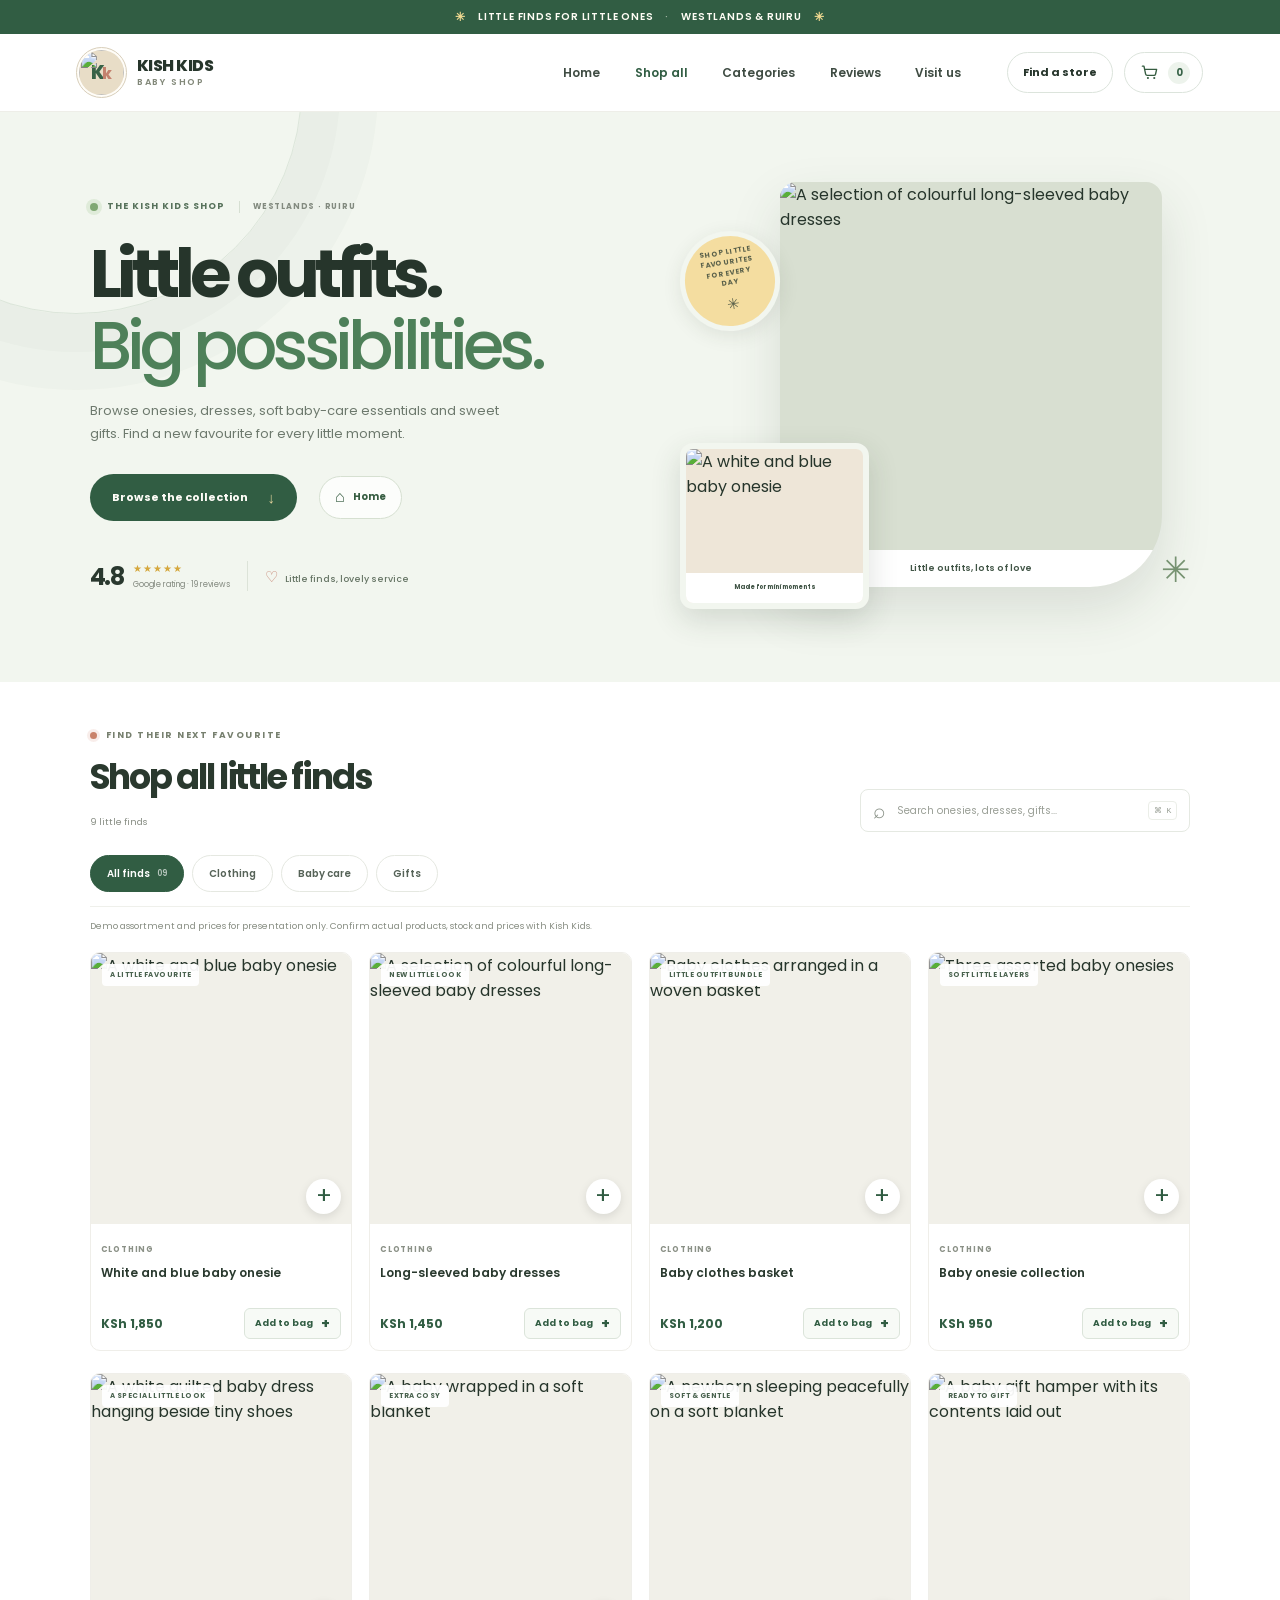
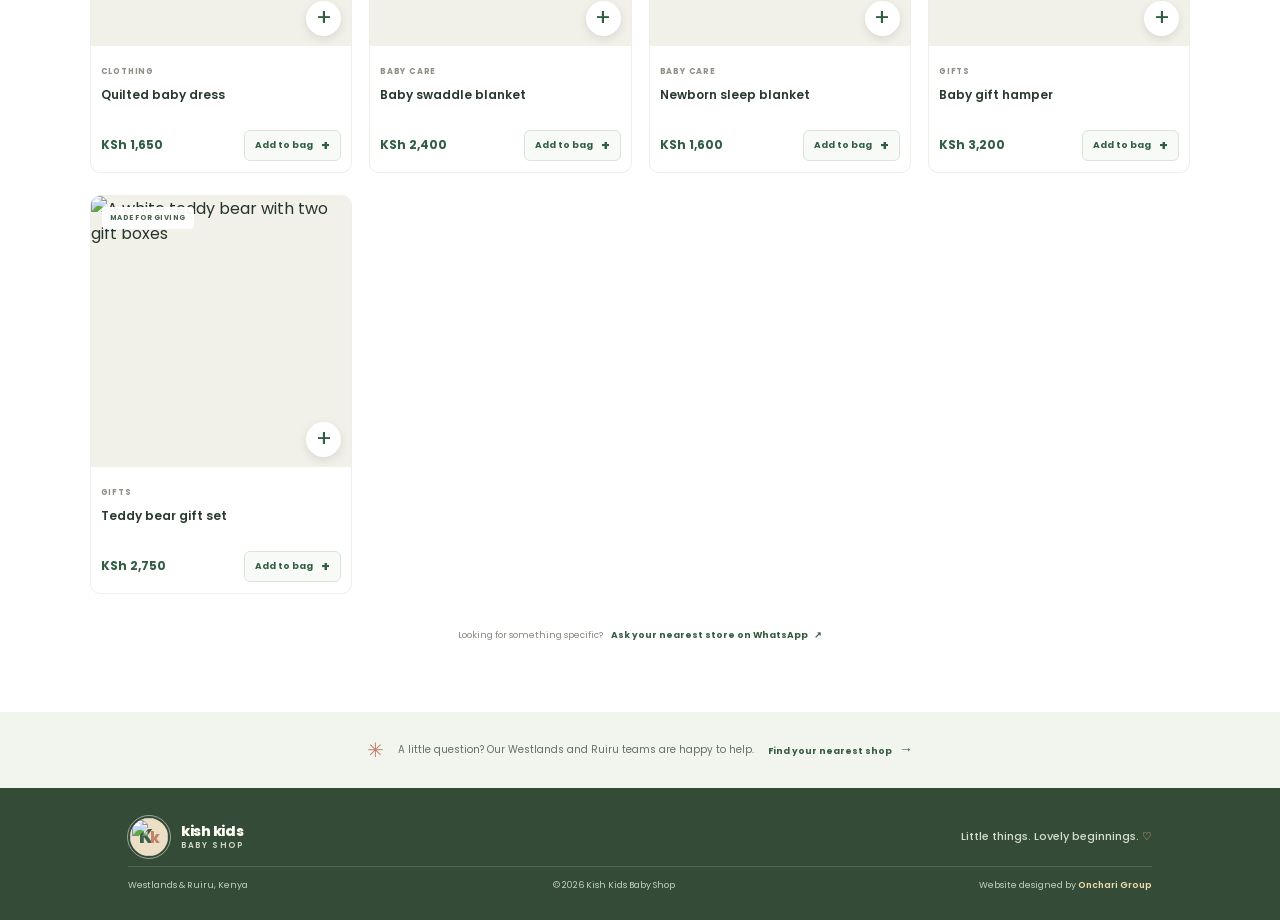
==== commit 56c86e6f: "Initial commit" ====
--- a/shop.html
+++ b/shop.html
@@ -4,7 +4,7 @@
     <meta charset="UTF-8" />
     <meta name="viewport" content="width=device-width, initial-scale=1.0" />
     <meta name="theme-color" content="#fcfaf6" />
-    <meta name="description" content="Browse the Kish Kids Baby Shop demo catalog: little outfits, toys, baby-care finds and gifts." />
+    <meta name="description" content="Browse the Kish Kids Baby Shop demo catalog: little outfits, baby-care finds and gifts." />
     <title>Shop All Little Finds — Kish Kids Baby Shop</title>
     <link rel="preconnect" href="https://fonts.googleapis.com" />
     <link rel="preconnect" href="https://fonts.gstatic.com" crossorigin />
@@ -14,16 +14,19 @@
   <body class="full-shop-page">
     <div class="announcement-bar"><span class="announcement-sparkle" aria-hidden="true">✳</span> LITTLE FINDS FOR LITTLE ONES <span class="announcement-divider">·</span> WESTLANDS &amp; RUIRU <span class="announcement-sparkle" aria-hidden="true">✳</span></div>
     <header class="site-header">
-      <a class="brand" href="index.html" aria-label="Kish Kids home"><span class="brand-mark" aria-hidden="true"><span class="brand-monogram">K<span>k</span></span></span><span class="brand-name">kish kids<span>baby shop</span></span></a>
+      <a class="brand" href="index.html" aria-label="Kish Kids home"><span class="brand-mark" aria-hidden="true"><span class="brand-monogram">K<span>k</span></span><img class="brand-avatar" src="https://scontent-atl3-1.cdninstagram.com/v/t51.2885-19/451207414_1020705636319128_7297177063759882882_n.jpg?stp=dst-jpg_s150x150_tt6&_nc_cat=110&ccb=7-5&_nc_sid=f7ccc5&efg=eyJ2ZW5jb2RlX3RhZyI6InByb2ZpbGVfcGljLnd3dy40NjIuQzMifQ%3D%3D&_nc_ohc=2mn2w3G9rUUQ7kNvwHCTg9u&_nc_oc=AdoOv6VPWfr-0eoBcSRdzL187uJJYxsiajkBmaVz6HoxzHzVJhcaPL3gp0ubJ7l-JR-GrBX-C9KtMWNkGqnHW_fr&_nc_zt=24&_nc_ht=scontent-atl3-1.cdninstagram.com&_nc_ss=7b689&oh=00_AQPsXDd2TlVWV2rM6HjrM0V5AeBVhkfnJR2QkrwD7B2sXQ&oe=6AC18392" alt="" /></span><span class="brand-name">KISH KIDS<span>baby shop</span></span></a>
       <button class="menu-toggle" type="button" aria-label="Open navigation" aria-expanded="false"><span></span><span></span></button>
-      <nav class="main-nav" aria-label="Main navigation"><a class="shop-nav-current" href="shop.html" aria-current="page">Shop all</a><a href="index.html#collections">Categories</a><a href="index.html#reviews">Reviews</a><a href="index.html#visit">Visit us</a></nav>
-      <div class="header-actions"><a class="header-cta" href="index.html#visit">Find a store <span aria-hidden="true">↗</span></a><button class="cart-trigger" type="button" aria-label="Open shopping bag">Bag <span class="cart-count" aria-live="polite">0</span></button></div>
+      <nav class="main-nav" aria-label="Main navigation"><a href="index.html">Home</a><a class="shop-nav-current" href="shop.html" aria-current="page">Shop all</a><a href="index.html#collections">Categories</a><a href="index.html#reviews">Reviews</a><a href="index.html#visit">Visit us</a></nav>
+      <div class="header-actions"><a class="header-cta" href="index.html#visit">Find a store</a><button class="cart-trigger" type="button" aria-label="Open cart"><svg class="cart-icon" viewBox="0 0 24 24" fill="none" aria-hidden="true"><path d="M3 4h2l2.1 10.1a2 2 0 0 0 2 1.6h8.6a2 2 0 0 0 1.9-1.5L21 8H6" stroke="currentColor" stroke-width="1.7" stroke-linecap="round" stroke-linejoin="round"/><circle cx="10" cy="19" r="1.35" fill="currentColor"/><circle cx="18" cy="19" r="1.35" fill="currentColor"/></svg><span class="cart-count" aria-live="polite">0</span></button></div>
     </header>
     <main>
-      <section class="catalog-intro"><a class="catalog-back" href="index.html">← <span>Back to Kish Kids</span></a><div class="eyebrow"><span class="eyebrow-dot"></span> THE KISH KIDS EDIT</div><h1>A little more<br /><span>to love.</span></h1><p>Browse our little collection of outfits, playtime favourites, baby-care picks and gifts.</p><div class="catalog-promise"><span>✳</span> Thoughtful little finds, all in one place</div><div class="catalog-decoration catalog-decoration-one">♡</div><div class="catalog-decoration catalog-decoration-two">✳</div></section>
+      <section class="hero catalog-hero" id="shop-home">
+        <div class="hero-copy"><div class="hero-kicker"><span class="hero-live-dot"></span> THE KISH KIDS SHOP <span>WESTLANDS · RUIRU</span></div><h1>Little outfits.<br /><span>Big possibilities.</span></h1><p class="hero-description">Browse onesies, dresses, soft baby-care essentials and sweet gifts. Find a new favourite for every little moment.</p><div class="hero-actions"><a class="button button-dark" href="#catalog">Browse the collection <span aria-hidden="true">↓</span></a><a class="shop-home-button" href="index.html"><span aria-hidden="true">⌂</span> Home</a></div><div class="hero-trust-row"><div class="hero-trust"><span>4.8</span><span><span class="stars">★★★★★</span><small>Google rating · 19 reviews</small></span></div><span class="hero-trust-divider"></span><div class="hero-trust-note"><span>♡</span> Little finds, lovely service</div></div></div>
+        <div class="hero-art"><div class="hero-photo-main"><img src="https://images.unsplash.com/photo-1560506840-ec148e82a604?auto=format&fit=crop&w=1100&q=85" alt="A selection of colourful long-sleeved baby dresses" /><span class="hero-photo-caption">Little outfits, lots of love</span></div><div class="hero-photo-small"><img src="https://images.unsplash.com/photo-1622290319146-7b63df48a635?auto=format&fit=crop&w=500&q=80" alt="A white and blue baby onesie" /><span class="hero-small-caption">Made for mini moments</span></div><div class="hero-roundel"><span>SHOP LITTLE<br />FAVOURITES<br />FOR EVERY<br />DAY</span><b>✳</b></div><span class="hero-art-spark" aria-hidden="true">✳</span></div>
+      </section>
       <section class="catalog-section" id="catalog">
-        <div class="catalog-toolbar"><div><span class="eyebrow"><span class="eyebrow-dot"></span> FIND THEIR NEXT FAVOURITE</span><h2>Shop all little finds</h2><span class="catalog-result-count" aria-live="polite"></span></div><label class="catalog-search"><span aria-hidden="true">⌕</span><input type="search" id="product-search" placeholder="Search rompers, toys, gifts..." aria-label="Search products" /><kbd>⌘ K</kbd></label></div>
-        <div class="catalog-filters" role="group" aria-label="Filter products by category"><button class="category-tab is-active" type="button" data-category="all" aria-pressed="true">All finds <span>08</span></button><button class="category-tab" type="button" data-category="clothing" aria-pressed="false">Clothing</button><button class="category-tab" type="button" data-category="toys" aria-pressed="false">Toys &amp; play</button><button class="category-tab" type="button" data-category="care" aria-pressed="false">Baby care</button><button class="category-tab" type="button" data-category="gifts" aria-pressed="false">Gifts</button></div>
+        <div class="catalog-toolbar"><div><span class="eyebrow"><span class="eyebrow-dot"></span> FIND THEIR NEXT FAVOURITE</span><h2>Shop all little finds</h2><span class="catalog-result-count" aria-live="polite"></span></div><label class="catalog-search"><span aria-hidden="true">⌕</span><input type="search" id="product-search" placeholder="Search onesies, dresses, gifts..." aria-label="Search products" /><kbd>⌘ K</kbd></label></div>
+        <div class="catalog-filters" role="group" aria-label="Filter products by category"><button class="category-tab is-active" type="button" data-category="all" aria-pressed="true">All finds <span>09</span></button><button class="category-tab" type="button" data-category="clothing" aria-pressed="false">Clothing</button><button class="category-tab" type="button" data-category="care" aria-pressed="false">Baby care</button><button class="category-tab" type="button" data-category="gifts" aria-pressed="false">Gifts</button></div>
         <p class="catalog-demo-note">Demo assortment and prices for presentation only. Confirm actual products, stock and prices with Kish Kids.</p>
         <div class="product-grid catalog-product-grid" id="product-grid" aria-live="polite"></div>
         <div class="catalog-empty" hidden><span>♡</span><h3>No little finds match that search.</h3><p>Try another name or choose a different category.</p><button class="catalog-reset" type="button">Clear filters</button></div>
@@ -32,8 +35,8 @@
       <section class="catalog-footer-prompt"><span class="catalog-footer-flower">✳</span><p>A little question? Our Westlands and Ruiru teams are happy to help.</p><a href="index.html#visit">Find your nearest shop <span>→</span></a></section>
     </main>
     <div class="cart-overlay" hidden></div>
-    <aside class="cart-drawer" role="dialog" aria-modal="true" aria-labelledby="cart-title" aria-hidden="true"><div class="cart-header"><div><span class="eyebrow">YOUR LITTLE FINDS</span><h2 id="cart-title">Shopping bag <span class="cart-count">0</span></h2></div><button class="cart-close" type="button" aria-label="Close shopping bag">×</button></div><div class="cart-items"></div><div class="cart-empty"><span aria-hidden="true">♡</span><h3>Your bag is waiting</h3><p>Find something lovely for your little one.</p><button class="button button-dark continue-shopping" type="button">Keep browsing</button></div><div class="cart-footer" hidden><div class="cart-subtotal"><span>Subtotal</span><strong></strong></div><p>Demo price only. Store will confirm availability, delivery and final total.</p><label for="checkout-store">Choose a store</label><select id="checkout-store"><option value="westlands">Westlands · Ambience Mall</option><option value="ruiru">Ruiru · Gichero Mall</option></select><button class="button button-dark checkout-button" type="button">Continue on WhatsApp <span>↗</span></button></div></aside>
-    <footer class="site-footer"><a class="brand footer-brand" href="index.html"><span class="brand-mark" aria-hidden="true"><span class="brand-monogram">K<span>k</span></span></span><span class="brand-name">kish kids<span>baby shop</span></span></a><p>Find something lovely. <span>♡</span></p><div class="footer-meta"><span>Westlands &amp; Ruiru, Kenya</span><a href="https://www.instagram.com/kishkidsbabyshop/?hl=en" target="_blank" rel="noreferrer">Instagram ↗</a><span>© <span id="year"></span> Kish Kids Baby Shop</span></div></footer>
+    <aside class="cart-drawer" role="dialog" aria-modal="true" aria-labelledby="cart-title" aria-hidden="true"><div class="cart-header"><div><span class="eyebrow">YOUR LITTLE FINDS</span><h2 id="cart-title">Your cart <span class="cart-count">0</span></h2></div><button class="cart-close" type="button" aria-label="Close cart">×</button></div><div class="cart-items"></div><div class="cart-empty"><span aria-hidden="true">♡</span><h3>Your cart is waiting</h3><p>Find something lovely for your little one.</p><button class="button button-dark continue-shopping" type="button">Keep browsing</button></div><div class="cart-footer" hidden><div class="cart-subtotal"><span>Subtotal</span><strong></strong></div><p>Demo price only. Store will confirm availability, delivery and final total.</p><label for="checkout-store">Choose a store</label><select id="checkout-store"><option value="westlands">Westlands · Ambience Mall</option><option value="ruiru">Ruiru · Gichero Mall</option></select><button class="button button-dark checkout-button" type="button">Continue on WhatsApp <span>↗</span></button></div></aside>
+    <footer class="site-footer"><a class="brand footer-brand" href="index.html"><span class="brand-mark" aria-hidden="true"><span class="brand-monogram">K<span>k</span></span><img class="brand-avatar" src="https://scontent-atl3-1.cdninstagram.com/v/t51.2885-19/451207414_1020705636319128_7297177063759882882_n.jpg?stp=dst-jpg_s150x150_tt6&_nc_cat=110&ccb=7-5&_nc_sid=f7ccc5&efg=eyJ2ZW5jb2RlX3RhZyI6InByb2ZpbGVfcGljLnd3dy40NjIuQzMifQ%3D%3D&_nc_ohc=2mn2w3G9rUUQ7kNvwHCTg9u&_nc_oc=AdoOv6VPWfr-0eoBcSRdzL187uJJYxsiajkBmaVz6HoxzHzVJhcaPL3gp0ubJ7l-JR-GrBX-C9KtMWNkGqnHW_fr&_nc_zt=24&_nc_ht=scontent-atl3-1.cdninstagram.com&_nc_ss=7b689&oh=00_AQPsXDd2TlVWV2rM6HjrM0V5AeBVhkfnJR2QkrwD7B2sXQ&oe=6AC18392" alt="" /></span><span class="brand-name">kish kids<span>baby shop</span></span></a><p>Little things. Lovely beginnings. <span>♡</span></p><div class="footer-meta"><span>Westlands &amp; Ruiru, Kenya</span><span>© <span id="year"></span> Kish Kids Baby Shop</span><span class="designer-credit">Website designed by <strong>Onchari Group</strong></span></div></footer>
     <script src="products.js"></script>
     <script src="shop.js"></script>
   </body>
--- a/styles.css
+++ b/styles.css
@@ -171,6 +171,7 @@
 .site-footer > p span { color: #e9c89b; }
 .footer-meta { grid-column: 1 / -1; padding-top: 12px; border-top: 1px solid rgba(255,255,255,.15); display: flex; align-items: center; justify-content: space-between; color: #c6d0c1; font-size: 9px; }
 .footer-meta a { color: #f0dbaf; }
+.designer-credit strong { color: #f0dbaf; font-weight: 600; }
 .floating-whatsapp { position: fixed; z-index: 9; right: 23px; bottom: 21px; min-height: 47px; display: flex; align-items: center; gap: 9px; padding: 0 17px; border: 1px solid rgba(255,255,255,.5); border-radius: 50px; background: #386b4c; color: white; box-shadow: 0 6px 24px rgba(34,62,42,.27); font-size: 10px; font-weight: 700; transition: transform .2s; }
 .floating-whatsapp:hover { transform: translateY(-3px); }
 .whatsapp-symbol { font-size: 17px; }
@@ -440,6 +441,111 @@
   .review-score { gap: 5px; }
   .review-score > span:last-child { font-size: 7px; }
 }
+
+/* Shared shop-page hero and clear labels over both hero photos */
+.hero-small-caption { position: absolute; right: 7px; bottom: 7px; left: 7px; z-index: 1; padding: 7px 8px; border: 1px solid rgba(255,255,255,.75); border-radius: 6px; background: rgba(255,255,255,.96); color: #3d5142; text-align: center; font-size: 7px; font-weight: 700; line-height: 1.3; }
+.hero-photo-main > img { height: calc(100% - 37px); }
+.hero-photo-caption { right: 0; bottom: 0; left: 0; min-height: 37px; justify-content: center; padding: 7px 10px; border: 0; border-radius: 0; background: #fff; text-align: center; backdrop-filter: none; }
+.hero-photo-small > img { height: calc(100% - 30px); }
+.hero-small-caption { right: 0; bottom: 0; left: 0; min-height: 30px; display: grid; place-items: center; padding: 5px 4px; border: 0; border-radius: 0; background: #fff; font-size: 6px; }
+
+/* Phone power-on sequence before the assistant chat appears */
+.phone-screen { position: relative; background: #111812; transition: background .45s ease; }
+.chat-modal.is-powering-on .phone-screen { background: #050505; }
+.phone-frame:focus { outline: none; }
+.phone-boot { position: absolute; z-index: 3; inset: 0; display: flex; flex-direction: column; align-items: center; justify-content: center; gap: 15px; overflow: hidden; border-radius: inherit; background: radial-gradient(ellipse at 50% 43%, #47664a 0, #304b36 42%, #233729 100%); color: white; opacity: 0; transform: scale(.985); transition: opacity .5s ease, transform .65s cubic-bezier(.2,.75,.2,1), background .55s ease; pointer-events: none; }
+.phone-boot::before, .phone-boot::after { position: absolute; width: 210px; height: 210px; border: 1px solid rgba(238,244,226,.12); border-radius: 50%; content: ''; }
+.phone-boot::before { transform: scale(1.35); }
+.phone-boot::after { transform: scale(1.75); }
+.phone-boot-logo { position: relative; z-index: 1; width: 74px; height: 74px; display: grid; place-items: center; overflow: hidden; border: 3px solid rgba(255,255,255,.92); border-radius: 50%; background: #e8ddc7; box-shadow: 0 8px 28px rgba(0,0,0,.22); color: #344b37; font-family: var(--display); font-size: 26px; font-weight: 800; letter-spacing: -4px; }
+.phone-boot-logo > span > span { color: #c3816e; font-size: 21px; }
+.phone-boot-logo .brand-avatar { z-index: 1; }
+.phone-boot-name { position: relative; z-index: 1; display: grid; gap: 4px; color: #fffdf5; font-family: var(--display); font-size: 15px; font-weight: 700; letter-spacing: .12em; text-align: center; }
+.phone-boot-name small { color: #d4dfd0; font-family: var(--sans); font-size: 8px; font-weight: 600; letter-spacing: .26em; }
+.phone-boot-loading { position: relative; z-index: 1; display: flex; gap: 5px; margin-top: 7px; }
+.phone-boot-loading i { width: 5px; height: 5px; border-radius: 50%; background: #dce9cc; animation: phone-boot-pulse .9s ease-in-out infinite alternate; }
+.phone-boot-loading i:nth-child(2) { animation-delay: .18s; }
+.phone-boot-loading i:nth-child(3) { animation-delay: .36s; }
+.chat-modal.is-screen-on .phone-screen { background: #304b36; }
+.chat-modal.is-screen-on .phone-boot { opacity: 1; transform: scale(1); }
+.chat-modal.is-chat-ready .phone-screen { background: #f5f7f1; }
+.chat-app { height: 100%; min-height: 0; display: flex; flex-direction: column; opacity: 0; transform: translateY(7px); transition: opacity .4s ease, transform .45s cubic-bezier(.2,.75,.2,1); }
+.chat-app[hidden] { display: none; }
+.chat-content[hidden], .chat-modal-actions[hidden], .whatsapp-handoff[hidden] { display: none !important; }
+.chat-modal.is-chat-ready .phone-boot { opacity: 0; transform: scale(1.035); }
+.chat-modal.is-chat-ready .chat-app { opacity: 1; transform: translateY(0); }
+.chat-brand-avatar { position: relative; overflow: hidden; flex: 0 0 auto; }
+.chat-brand-avatar > span { position: relative; z-index: 0; }
+.chat-brand-avatar .chat-brand-logo { position: absolute; z-index: 1; inset: 0; width: 100%; height: 100%; border-radius: 50%; object-fit: cover; }
+.chat-step-guide { display: grid; gap: 7px; margin: 13px 0 4px; padding: 11px 12px; border: 1px solid #e3e9df; border-radius: 9px; background: #fff; }
+.chat-step-guide > strong { margin-bottom: 1px; color: #667365; font-size: 7px; letter-spacing: .1em; }
+.chat-step-guide > div { display: grid; grid-template-columns: 17px 1fr; align-items: start; gap: 7px; }
+.chat-step-guide > div > span { width: 16px; height: 16px; display: grid; place-items: center; border-radius: 50%; background: #e7eee2; color: #385b3d; font-size: 8px; font-weight: 700; }
+.chat-step-guide p { margin: 1px 0 0; color: #606c60; font-size: 8px; line-height: 1.45; }
+.chat-action-row { display: grid; grid-template-columns: minmax(0, 1fr) minmax(0, 1fr); gap: 8px; }
+.chat-action-row .chat-assistant-button, .chat-action-row .chat-whatsapp-button { min-width: 0; min-height: 45px; padding: 6px 8px; font-size: 8px; line-height: 1.35; }
+.chat-action-row .chat-whatsapp-button span { padding-right: 3px; font-size: 12px; }
+.whatsapp-handoff { flex: 1; min-height: 0; display: flex; flex-direction: column; align-items: center; justify-content: center; gap: 11px; overflow-y: auto; padding: 22px 18px; text-align: center; }
+.handoff-icon { width: 48px; height: 48px; display: grid; place-items: center; border-radius: 50%; background: #e0f1e5; color: #247445; font-size: 24px; }
+.whatsapp-handoff h3 { margin: 0; color: #2d4032; font-size: 16px; }
+.handoff-store-copy { margin: 0; color: #778177; font-size: 9px; }
+.handoff-store-copy strong { color: #405d45; }
+.handoff-message { width: 100%; padding: 12px; border: 1px solid #e3e9df; border-radius: 9px; background: white; color: #5d695e; text-align: left; font-size: 9px; line-height: 1.55; }
+.handoff-open-link { width: 100%; min-height: 44px; display: flex; align-items: center; justify-content: center; gap: 7px; border-radius: 8px; background: #287347; color: #fff; font-size: 9px; font-weight: 700; }
+.handoff-open-link:hover { background: #205c39; }
+.handoff-back { border: 0; border-bottom: 1px solid #9cae9a; background: transparent; color: #4b674e; cursor: pointer; font: inherit; font-size: 9px; font-weight: 600; }
+.whatsapp-handoff > small { max-width: 230px; color: #929a91; font-size: 8px; line-height: 1.5; }
+@keyframes phone-boot-pulse { from { opacity: .28; transform: scale(.78); } to { opacity: 1; transform: scale(1); } }
+@media (prefers-reduced-motion: reduce) { .phone-boot, .phone-screen, .chat-app { transition-duration: .01ms; } .phone-boot-loading i { animation: none; } }
+.phone-status-bar { position: absolute; z-index: 5; top: 6px; right: 15px; left: 15px; height: 15px; display: flex; align-items: center; justify-content: space-between; color: #fbfff9; opacity: 0; font-family: Arial, sans-serif; font-size: 8px; font-weight: 700; line-height: 1; transition: color .3s ease, opacity .25s ease; pointer-events: none; }
+.chat-modal.is-screen-on .phone-status-bar { opacity: 1; }
+.chat-modal.is-chat-ready .phone-status-bar { color: #344139; }
+.phone-status-time { font-size: 9px; font-variant-numeric: tabular-nums; }
+.phone-status-icons { display: flex; align-items: center; gap: 5px; height: 12px; }
+.phone-network-bars { height: 10px; display: flex; align-items: end; gap: 1px; }
+.phone-network-bars i { width: 2px; border-radius: 1px 1px 0 0; background: currentColor; }
+.phone-network-bars i:nth-child(1) { height: 3px; }.phone-network-bars i:nth-child(2) { height: 5px; }.phone-network-bars i:nth-child(3) { height: 7px; }.phone-network-bars i:nth-child(4) { height: 9px; }
+.phone-wifi-icon { width: 13px; height: 11px; display: block; }
+.phone-battery { display: inline-flex; align-items: center; gap: 2px; font-size: 7px; }
+.phone-battery svg { width: 17px; height: 10px; display: block; }
+.visually-hidden { position: absolute; width: 1px; height: 1px; overflow: hidden; clip: rect(0, 0, 0, 0); white-space: nowrap; clip-path: inset(50%); }
+.chat-composer { min-height: 51px; display: flex; align-items: center; gap: 8px; padding: 7px 14px 5px; border-top: 1px solid #e9ede6; background: #fff; }
+.chat-composer[hidden], .chat-assistant-note[hidden] { display: none !important; }
+.chat-composer input { width: 100%; min-width: 0; height: 36px; padding: 0 13px; border: 1px solid #dfe6dc; border-radius: 20px; outline: 0; background: #fbfcf9; color: #39483b; font: inherit; font-size: 9px; }
+.chat-composer input::placeholder { color: #9aa298; }
+.chat-composer input:focus { border-color: #9db49a; box-shadow: 0 0 0 2px rgba(117,156,113,.11); }
+.chat-composer > button { width: 35px; height: 35px; flex: 0 0 auto; display: grid; place-items: center; border: 0; border-radius: 50%; background: #34734c; color: #fff; cursor: pointer; transition: background .2s, transform .2s, opacity .2s; }
+.chat-composer > button:hover:not(:disabled) { transform: translateY(-1px); background: #285d3b; }
+.chat-composer > button:disabled { background: #dce6d9; color: #819080; cursor: default; }
+.chat-composer > button svg { width: 17px; height: 17px; }
+.chat-assistant-note { min-height: 18px; padding: 0 15px 5px; background: #fff; color: #9a9f96; text-align: center; font-size: 7px; }
+.user-chat-message { align-self: flex-end; border-radius: 13px 4px 13px 13px; background: #e5efe0; color: #354c38; }
+.whatsapp-confirmation { width: fit-content; max-width: 94%; align-self: flex-start; margin: 8px 0 2px; padding: 9px 11px; border: 1px solid #b8d2b8; border-radius: 8px; background: #edf6e9; color: #315d43; cursor: pointer; font: inherit; font-size: 8px; font-weight: 700; line-height: 1.4; text-align: left; transition: background .2s, border-color .2s; }
+.whatsapp-confirmation:hover { border-color: #86ae86; background: #e2f0dd; }
+.assistant-typing { width: max-content; display: flex; gap: 4px; margin-top: 8px; padding: 10px 12px; border-radius: 4px 12px 12px; background: white; }
+.assistant-typing i { width: 5px; height: 5px; border-radius: 50%; background: #8a9a87; animation: assistant-typing 0.55s ease-in-out infinite alternate; }
+.assistant-typing i:nth-child(2) { animation-delay: .14s; }.assistant-typing i:nth-child(3) { animation-delay: .28s; }
+@keyframes assistant-typing { from { opacity: .35; transform: translateY(1px); } to { opacity: 1; transform: translateY(-2px); } }
+@media (prefers-reduced-motion: reduce) { .assistant-typing i { animation: none; } }
+
+/* Make full-shop navigation and the full-catalog CTA unmistakable */
+.shop-home-button { min-height: 43px; display: inline-flex; align-items: center; justify-content: center; gap: 8px; padding: 0 15px; border: 1px solid #d6e0d1; border-radius: 99px; background: rgba(255,255,255,.76); color: #355c40; font-size: 10px; font-weight: 700; transition: background .2s, border-color .2s, transform .2s; }
+.shop-home-button:hover { transform: translateY(-2px); border-color: #a8bea5; background: #fff; }
+.shop-home-button > span { font-size: 16px; line-height: 1; }
+.see-all-products { min-height: 76px; margin-top: 18px; padding: 14px 18px; border: 0; border-radius: 10px; background: #315d43; box-shadow: 0 7px 18px rgba(38,75,52,.13); transition: background .2s, transform .2s, box-shadow .2s; }
+.see-all-products:hover { transform: translateY(-2px); border: 0; background: #274e37; box-shadow: 0 10px 22px rgba(38,75,52,.2); }
+.see-all-products .see-all-copy { display: grid; gap: 4px; }
+.see-all-products b { color: #fff; font-size: 12px; }
+.see-all-products small { color: #d7e5d7; font-size: 9px; }
+.see-all-arrow { width: 38px; height: 38px; background: #fff; color: #315d43; font-size: 20px; transition: transform .2s; }
+.see-all-products:hover .see-all-arrow { transform: translateX(3px); }
+@media (max-width: 760px) {
+  .shop-home-button { min-height: 39px; }
+  .see-all-products { min-height: 68px; padding: 12px 14px; }
+}
+.full-shop-page .hero { margin: 0; }
+.full-shop-page .hero-store-link:hover b { text-decoration: underline; text-underline-offset: 3px; }
+@media (max-width: 760px) { .hero-small-caption { right: 5px; bottom: 5px; left: 5px; padding: 6px 4px; font-size: 6px; } }
 @media (prefers-reduced-motion: reduce) { *, *::before, *::after { scroll-behavior: auto !important; transition-duration: .01ms !important; animation-duration: .01ms !important; } }
 
 /* Clear, welcoming storefront styling */
@@ -453,6 +559,7 @@
 .header-actions { display: flex; align-items: center; gap: 11px; margin-left: 14px; }
 .header-cta { padding: 11px 15px; border-color: #dce4dc; }
 .cart-trigger { min-height: 41px; display: inline-flex; align-items: center; gap: 9px; padding: 0 12px 0 15px; border: 1px solid #dce4dc; border-radius: 99px; background: white; color: var(--ink); cursor: pointer; font-size: 11px; font-weight: 700; }
+.cart-icon { width: 19px; height: 19px; display: block; flex: 0 0 auto; color: #355c40; }
 .cart-count { min-width: 22px; height: 22px; display: inline-grid; place-items: center; padding: 0 5px; border-radius: 99px; background: #edf3ec; color: var(--green); font-size: 10px; font-weight: 700; }
 .menu-toggle { border-color: #dce4dc; }
 .hero { min-height: 540px; padding-top: 55px; padding-bottom: 55px; background: #f1f6ef; }
@@ -661,9 +768,9 @@
 .chat-backdrop.is-visible { opacity: 1; }
 .chat-modal { position: fixed; z-index: 51; inset: 0; display: grid; place-items: center; padding: 20px; opacity: 0; transition: opacity .24s ease; }
 .chat-modal.is-visible { opacity: 1; }
-.phone-frame { position: relative; width: min(380px, calc(100vw - 30px)); height: min(740px, calc(100dvh - 32px)); min-height: 560px; padding: 10px; border: 1px solid #c6cbc3; border-radius: 40px; background: #1e2922; box-shadow: 0 30px 100px rgba(0,0,0,.34); transform: translateY(12px) scale(.98); transition: transform .24s ease; }
+.phone-frame { position: relative; width: min(380px, calc(100vw - 30px)); height: min(740px, calc(100dvh - 32px)); min-height: 560px; padding: 10px; border: 1px solid #050505; border-radius: 40px; background: #050505; box-shadow: 0 30px 100px rgba(0,0,0,.34); transform: translateY(12px) scale(.98); transition: transform .24s ease; }
 .chat-modal.is-visible .phone-frame { transform: translateY(0) scale(1); }
-.phone-speaker { position: absolute; z-index: 2; top: 15px; left: 50%; width: 77px; height: 16px; transform: translateX(-50%); display: grid; place-items: center; border-radius: 20px; background: #1e2922; }
+.phone-speaker { position: absolute; z-index: 2; top: 15px; left: 50%; width: 77px; height: 16px; transform: translateX(-50%); display: grid; place-items: center; border-radius: 20px; background: #050505; }
 .phone-speaker span { width: 30px; height: 3px; border-radius: 5px; background: #48554b; }
 .phone-screen { height: 100%; display: flex; flex-direction: column; overflow: hidden; border-radius: 31px; background: #f5f7f1; }
 .chat-topbar { min-height: 76px; display: flex; align-items: center; gap: 10px; padding: 22px 17px 9px; background: white; border-bottom: 1px solid #edf0e9; }
@@ -675,6 +782,7 @@
 .chat-brand-details small i { width: 6px; height: 6px; display: inline-block; margin-right: 4px; border-radius: 50%; background: #6bab70; }
 .chat-close { margin-left: auto; font-size: 23px; }
 .chat-content { flex: 1; overflow-y: auto; padding: 16px 15px 12px; }
+.chat-content { display: flex; flex-direction: column; }
 .chat-date { width: max-content; margin: 0 auto 15px; padding: 5px 9px; border-radius: 20px; background: #e8ede5; color: #7b8679; font-size: 7px; font-weight: 700; letter-spacing: .08em; }
 .chat-message { max-width: 92%; padding: 13px 14px; border-radius: 4px 14px 14px 14px; background: white; color: #536055; font-size: 10px; line-height: 1.7; box-shadow: 0 2px 7px rgba(40,54,41,.05); }
 .chat-message strong { color: #2e4935; font-size: 11px; }
@@ -736,3 +844,20 @@
   .phone-frame { min-height: 0; }
   .chat-content { padding-right: 12px; padding-left: 12px; }
 }
+
+/* Keep hero captions below each photo, never on top of the garments. */
+.hero-photo-main > img { height: calc(100% - 37px); }
+.hero-photo-caption { right: 0; bottom: 0; left: 0; min-height: 37px; display: flex; justify-content: center; padding: 7px 10px; border: 0; border-radius: 0; background: #fff; text-align: center; backdrop-filter: none; }
+.hero-photo-small > img { height: calc(100% - 30px); }
+.hero-small-caption { right: 0; bottom: 0; left: 0; min-height: 30px; display: grid; place-items: center; padding: 5px 4px; border: 0; border-radius: 0; background: #fff; font-size: 6px; }
+
+/* Gentle attention motion on the floating chat button */
+.floating-whatsapp { isolation: isolate; animation: say-hello-float 3.8s ease-in-out infinite; }
+.floating-whatsapp::before { position: absolute; z-index: 0; inset: -4px; border: 1px solid rgba(56,107,76,.5); border-radius: inherit; content: ''; pointer-events: none; animation: say-hello-ring 2.8s ease-out infinite; }
+.floating-whatsapp > * { position: relative; z-index: 1; }
+.floating-whatsapp:hover, .floating-whatsapp:focus-visible { animation-play-state: paused; transform: translateY(-3px); }
+.floating-whatsapp:hover::before, .floating-whatsapp:focus-visible::before { animation-play-state: paused; opacity: .35; transform: scale(.98); }
+.floating-whatsapp:active { transform: scale(.97); }
+@keyframes say-hello-float { 0%, 100% { transform: translateY(0); } 50% { transform: translateY(-4px); } }
+@keyframes say-hello-ring { 0% { opacity: .55; transform: scale(.88); } 75%, 100% { opacity: 0; transform: scale(1.22); } }
+@media (prefers-reduced-motion: reduce) { .floating-whatsapp, .floating-whatsapp::before { animation: none; } }
